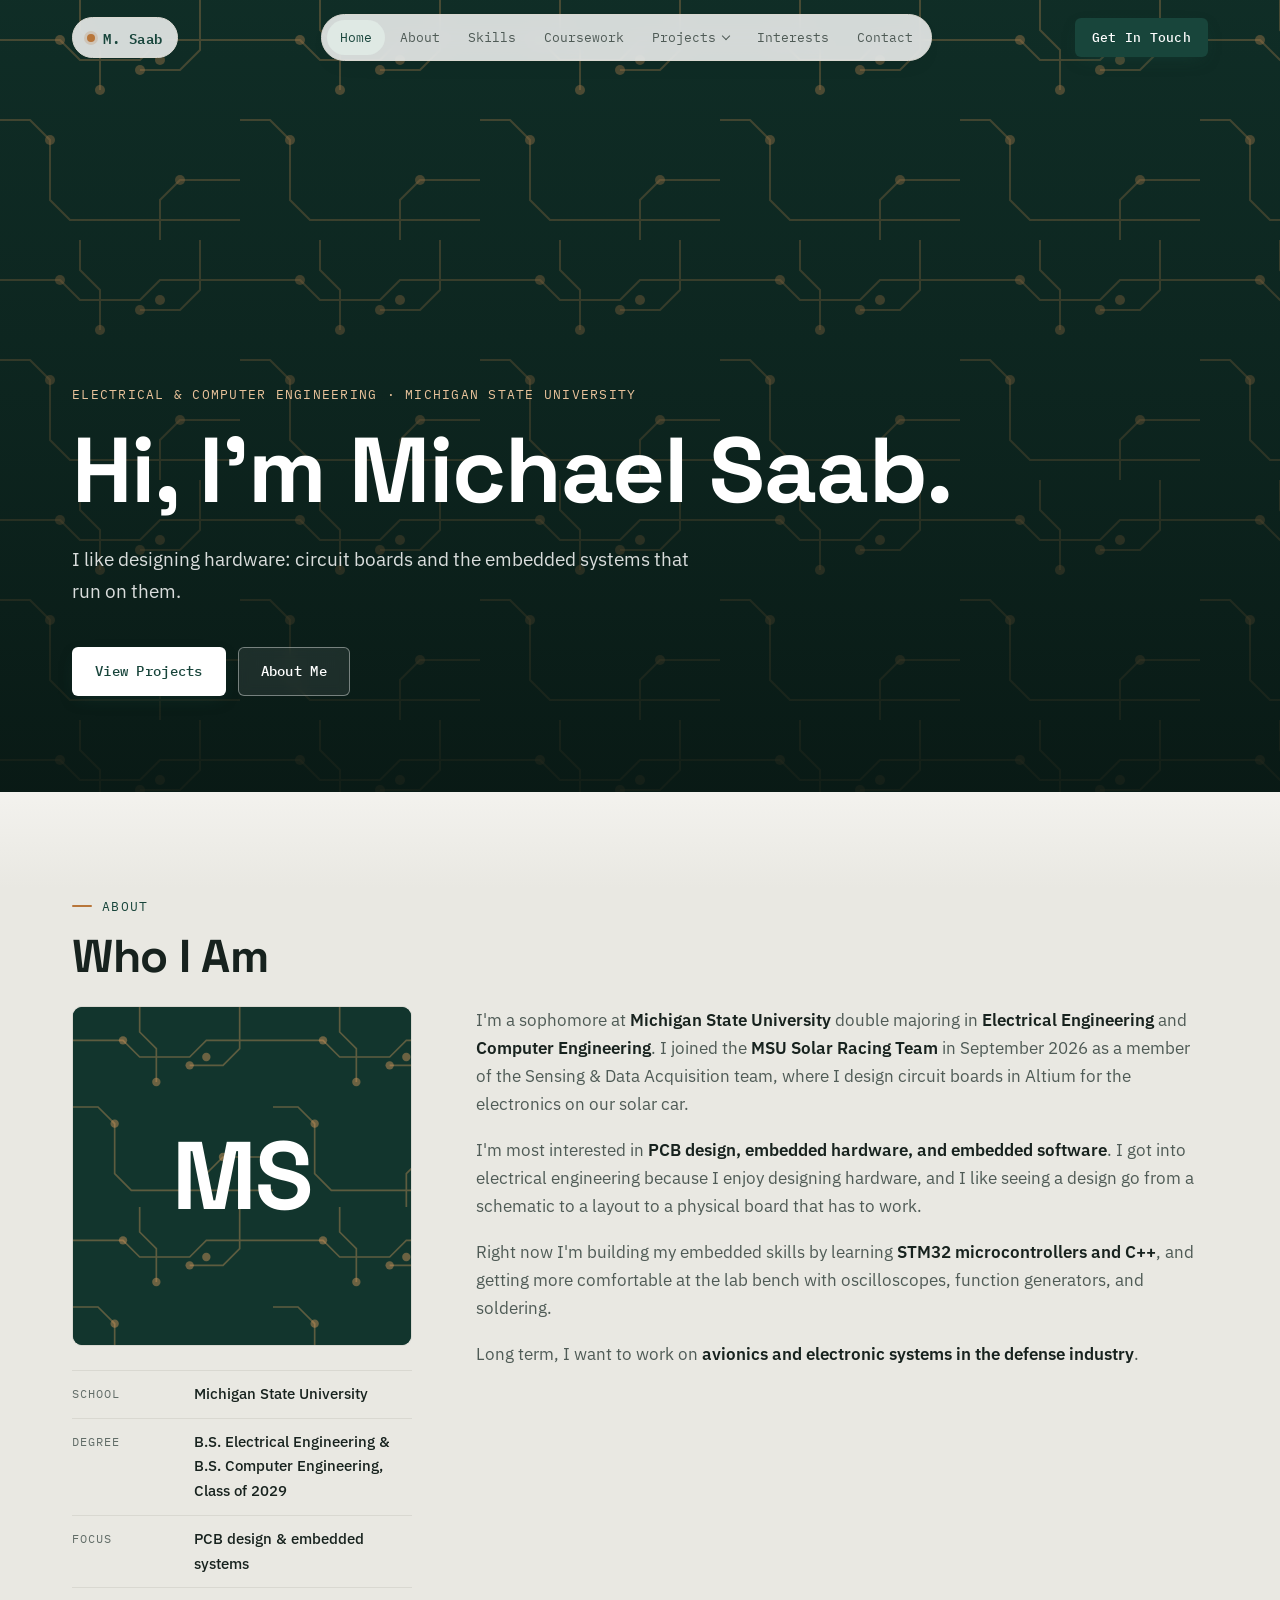
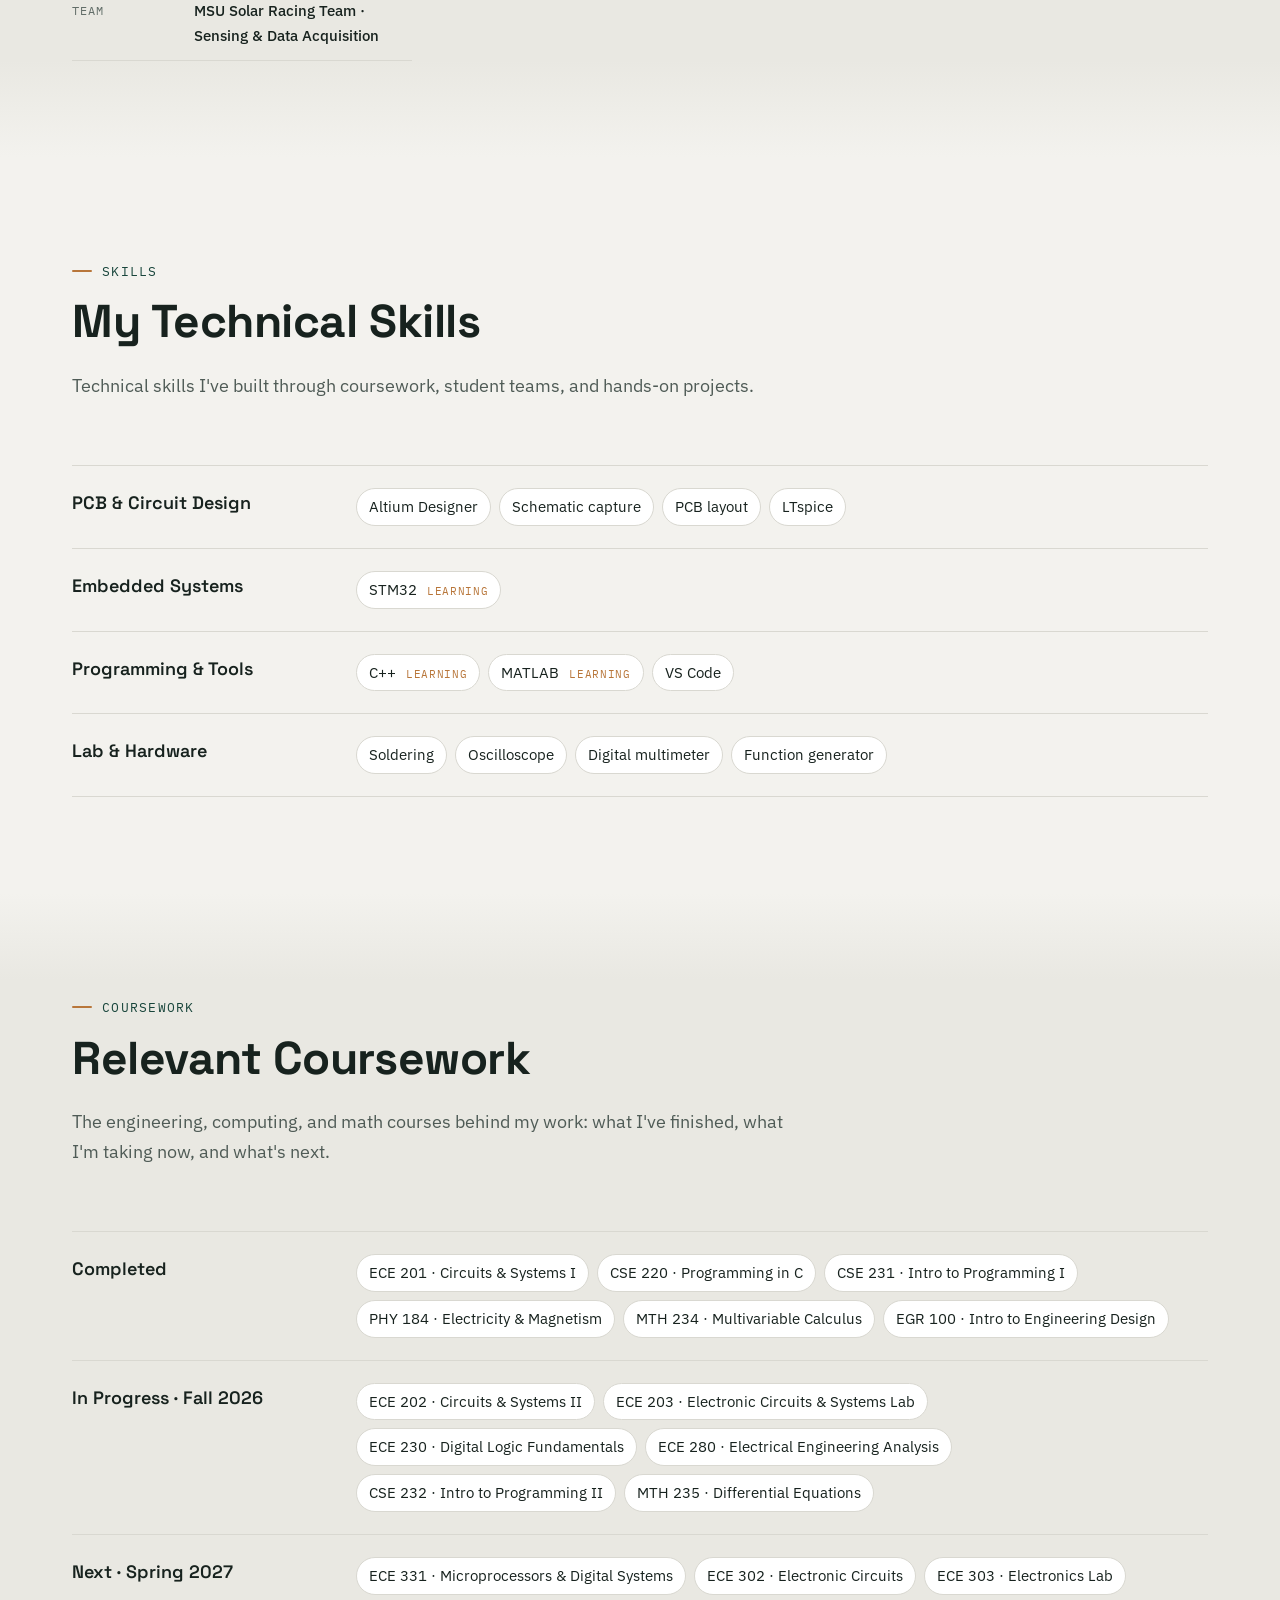
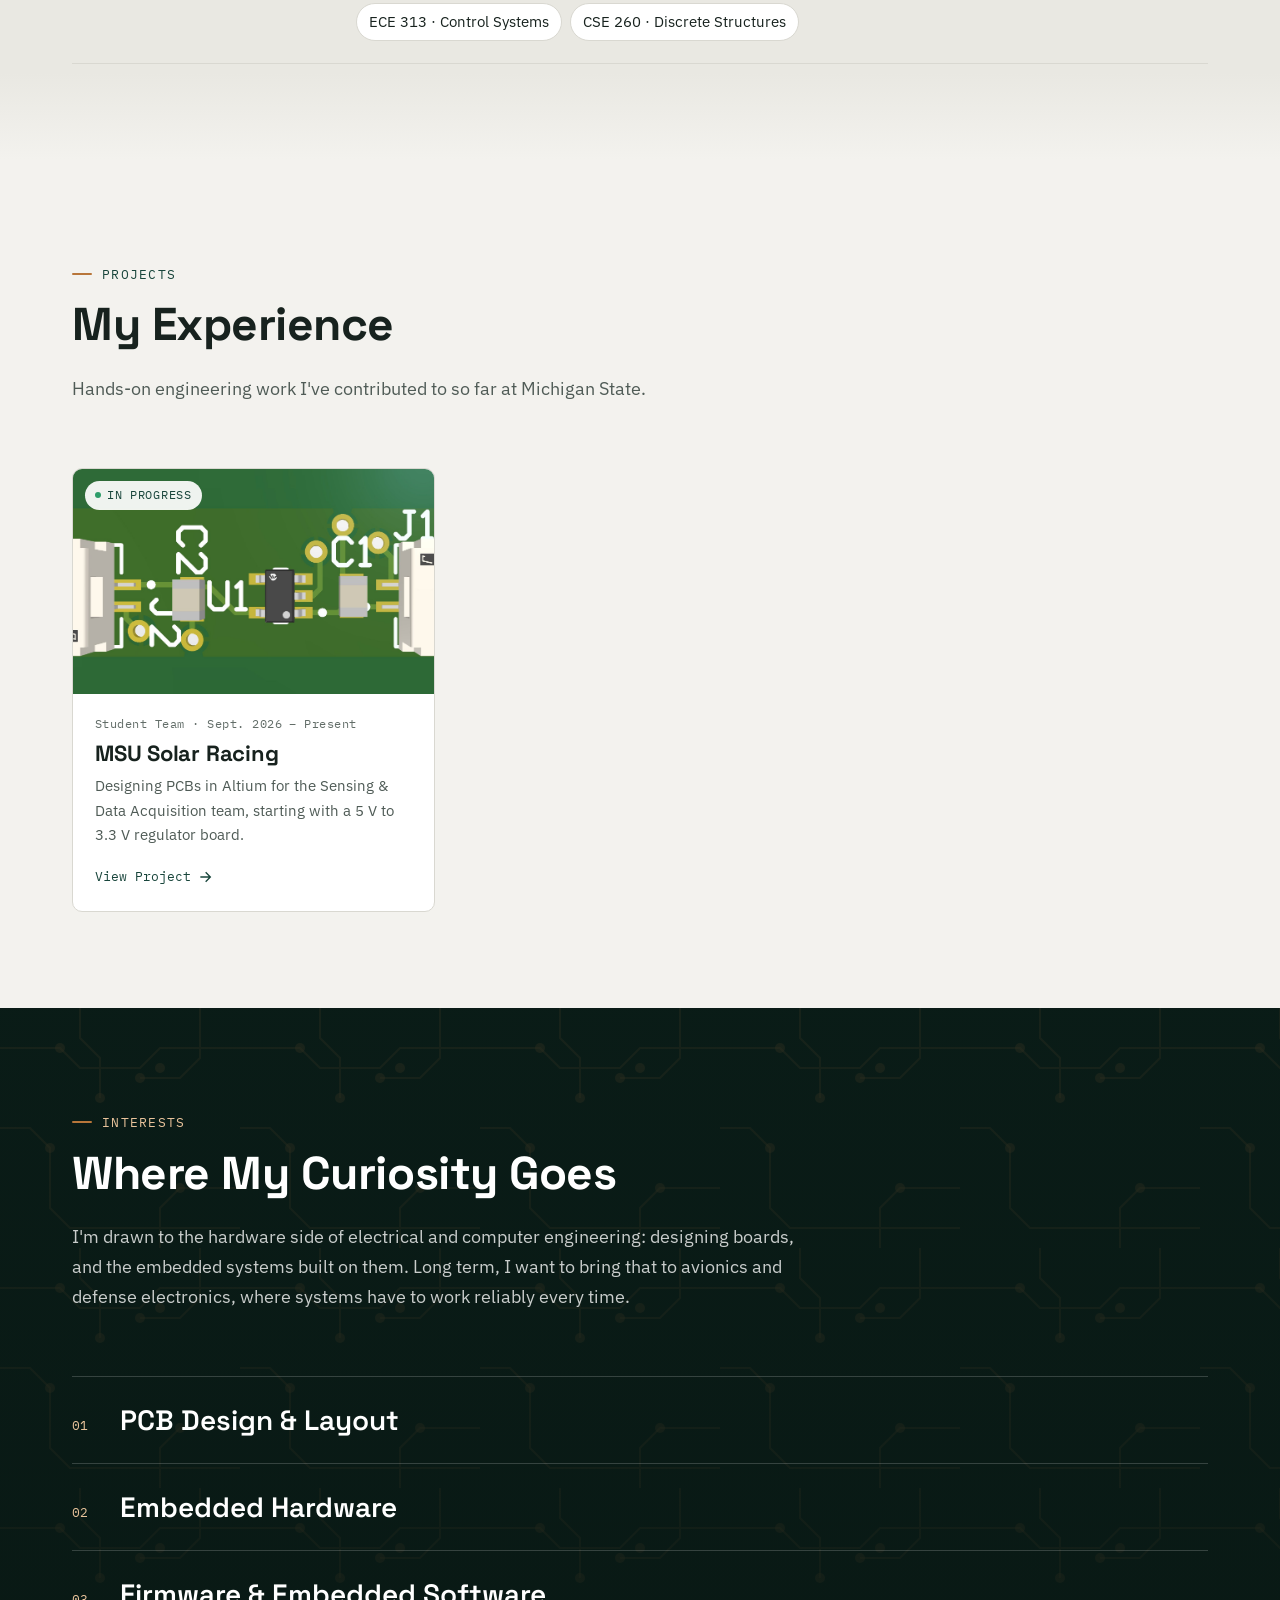
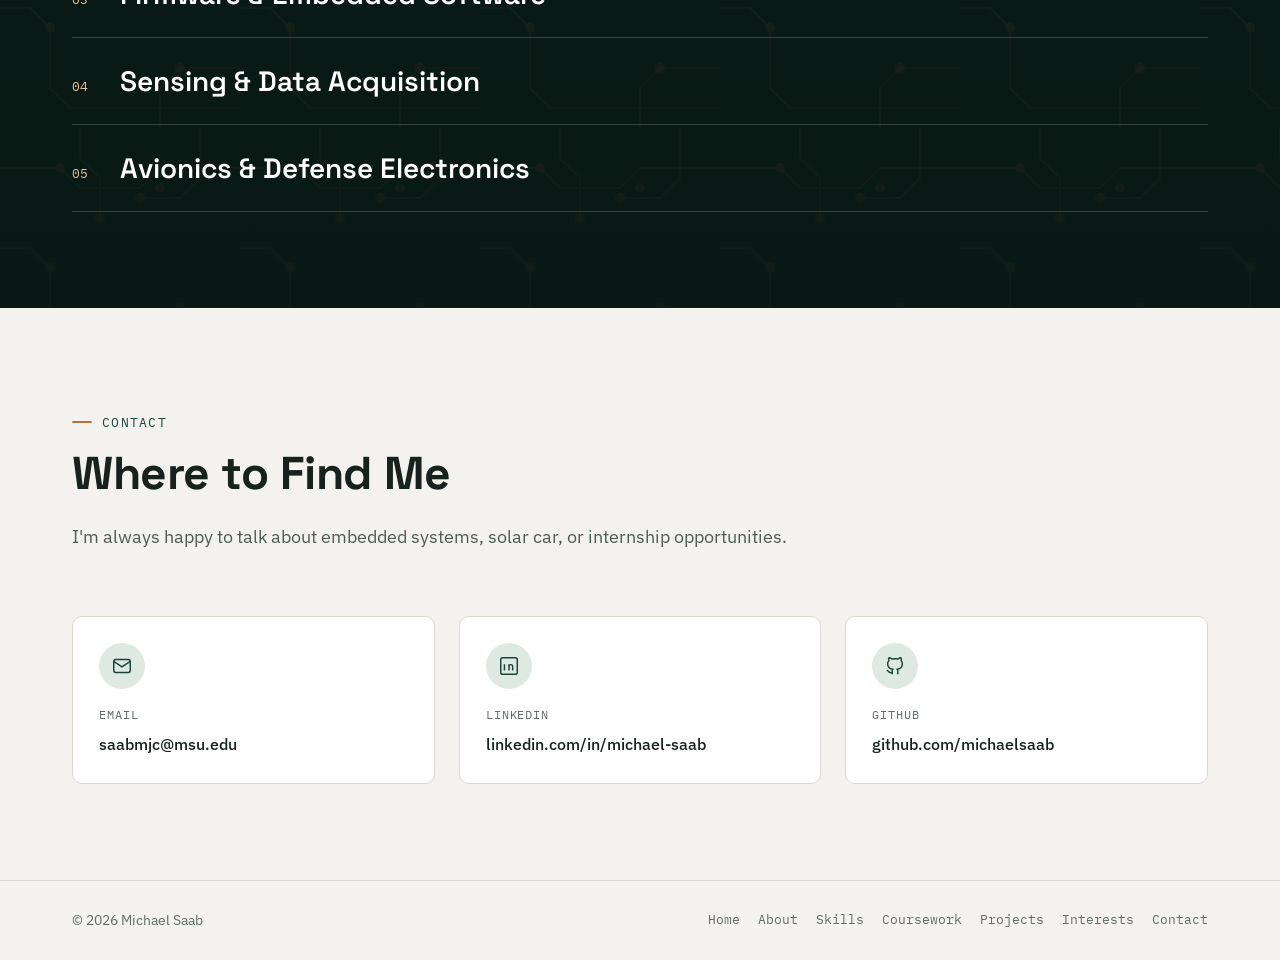
==== index.html @ a4f00655 "Add coursework, contact links, and monogram in place of photo Co-Authored-By: Claude Opus 5.5 <norep" ====
<!DOCTYPE html>
<html lang="en" class="no-js">
<head>
<meta charset="UTF-8">
<meta name="viewport" content="width=device-width, initial-scale=1.0">
<title>Michael Saab</title>
<meta name="description" content="Michael Saab: Electrical and Computer Engineering student at Michigan State University focused on PCB design and embedded systems.">
<link rel="icon" href="assets/favicon.svg" type="image/svg+xml">
<link rel="preconnect" href="https://fonts.googleapis.com">
<link rel="preconnect" href="https://fonts.gstatic.com" crossorigin>
<link href="https://fonts.googleapis.com/css2?family=IBM+Plex+Mono:wght@400;500;600&family=IBM+Plex+Sans:wght@400;500;600&family=Space+Grotesk:wght@500;600;700&display=swap" rel="stylesheet">
<link rel="stylesheet" href="css/styles.css">
</head>
<body>

<a class="skip-link" href="#main">Skip to main content</a>

<!-- ============ HEADER / NAV ============ -->
<header class="site-header">
  <div class="header-inner">
    <a href="#home" class="brand"><span class="brand-dot"></span>M. Saab</a>
    <nav class="main-nav" id="mainNav" aria-label="Primary">
      <a href="#home" class="nav-link">Home</a>
      <a href="#about" class="nav-link">About</a>
      <a href="#skills" class="nav-link">Skills</a>
      <a href="#coursework" class="nav-link">Coursework</a>
      <div class="nav-dropdown">
        <a href="#projects" class="nav-link nav-dropdown-trigger">Projects</a>
        <div class="nav-dropdown-menu">
          <a href="solar-racing.html">MSU Solar Racing</a>
        </div>
      </div>
      <a href="#interests" class="nav-link">Interests</a>
      <a href="#contact" class="nav-link">Contact</a>
    </nav>
    <a href="#contact" class="btn btn-primary btn-sm header-cta">Get In Touch</a>
    <button class="nav-toggle" id="navToggle" aria-expanded="false" aria-controls="mainNav" aria-label="Toggle navigation menu">
      <span></span><span></span><span></span>
    </button>
  </div>
</header>
<div class="nav-overlay" id="navOverlay" aria-hidden="true"></div>

<main id="main">

  <!-- ============ HERO ============ -->
  <section class="hero" id="home">
    <div class="hero-bg" aria-hidden="true">
      <!-- To use a photo: replace the div below with
           <img src="assets/images/hero.jpg" alt=""> -->
      <div class="pcb-pattern"></div>
      <div class="hero-bg-scrim"></div>
    </div>
    <div class="hero-content">
      <p class="eyebrow">Electrical &amp; Computer Engineering &middot; Michigan State University</p>
      <h1 class="hero-title">Hi, I'm Michael Saab.</h1>
      <p class="hero-lede">I like designing hardware: circuit boards and the embedded systems that run on them.</p>
      <div class="hero-actions">
        <a href="#projects" class="btn btn-primary">View Projects</a>
        <a href="#about" class="btn btn-ghost">About Me</a>
      </div>
    </div>
  </section>

  <!-- ============ ABOUT ============ -->
  <section class="section section--alt" id="about">
    <div class="section-inner">
      <p class="section-eyebrow">About</p>
      <h2 class="section-title">Who I Am</h2>

      <div class="about-grid">
        <div class="about-photo-wrap reveal">
          <div class="about-photo-frame">
            <!-- To add a photo later, replace the monogram below with:
                 <img src="assets/images/profile.jpg" alt="Portrait of Michael Saab"> -->
            <div class="monogram" aria-hidden="true"><div class="pcb-pattern"></div><span>MS</span></div>
          </div>
          <dl class="fact-list">
            <div><dt>School</dt><dd>Michigan State University</dd></div>
            <div><dt>Degree</dt><dd>B.S. Electrical Engineering &amp; B.S. Computer Engineering, Class of 2029</dd></div>
            <div><dt>Focus</dt><dd>PCB design &amp; embedded systems</dd></div>
            <div><dt>Team</dt><dd>MSU Solar Racing Team &middot; Sensing &amp; Data Acquisition</dd></div>
          </dl>
        </div>

        <div class="about-copy reveal">
          <p>
            I'm a sophomore at <strong>Michigan State University</strong> double majoring in
            <strong>Electrical Engineering</strong> and <strong>Computer Engineering</strong>.
            I joined the <strong>MSU Solar Racing Team</strong> in September 2026 as a member of the
            Sensing &amp; Data Acquisition team, where I design circuit boards in Altium for the
            electronics on our solar car.
          </p>
          <p>
            I'm most interested in <strong>PCB design, embedded hardware, and embedded software</strong>.
            I got into electrical engineering because I enjoy designing hardware, and I like seeing a
            design go from a schematic to a layout to a physical board that has to work.
          </p>
          <p>
            Right now I'm building my embedded skills by learning <strong>STM32 microcontrollers and C++</strong>,
            and getting more comfortable at the lab bench with oscilloscopes, function generators, and soldering.
          </p>
          <p>
            Long term, I want to work on <strong>avionics and electronic systems in the defense industry</strong>.
          </p>
        </div>
      </div>
    </div>
  </section>

  <!-- ============ SKILLS ============ -->
  <section class="section" id="skills">
    <div class="section-inner">
      <p class="section-eyebrow">Skills</p>
      <h2 class="section-title">My Technical Skills</h2>
      <p class="section-lede">Technical skills I've built through coursework, student teams, and hands-on projects.</p>

      <dl class="spec-table reveal">
        <div class="spec-row">
          <dt>PCB &amp; Circuit Design</dt>
          <dd><ul class="spec-list">
            <li>Altium Designer</li>
            <li>Schematic capture</li>
            <li>PCB layout</li>
            <li>LTspice</li>
          </ul></dd>
        </div>
        <div class="spec-row">
          <dt>Embedded Systems</dt>
          <dd><ul class="spec-list">
            <li>STM32 <span class="spec-note">learning</span></li>
          </ul></dd>
        </div>
        <div class="spec-row">
          <dt>Programming &amp; Tools</dt>
          <dd><ul class="spec-list">
            <li>C++ <span class="spec-note">learning</span></li>
            <li>MATLAB <span class="spec-note">learning</span></li>
            <li>VS Code</li>
          </ul></dd>
        </div>
        <div class="spec-row">
          <dt>Lab &amp; Hardware</dt>
          <dd><ul class="spec-list">
            <li>Soldering</li>
            <li>Oscilloscope</li>
            <li>Digital multimeter</li>
            <li>Function generator</li>
          </ul></dd>
        </div>
      </dl>
    </div>
  </section>

  <!-- ============ COURSEWORK ============ -->
  <section class="section section--alt" id="coursework">
    <div class="section-inner">
      <p class="section-eyebrow">Coursework</p>
      <h2 class="section-title">Relevant Coursework</h2>
      <p class="section-lede">The engineering, computing, and math courses behind my work: what I've finished, what I'm taking now, and what's next.</p>

      <dl class="spec-table reveal">
        <div class="spec-row">
          <dt>Completed</dt>
          <dd><ul class="spec-list">
            <li>ECE 201 &middot; Circuits &amp; Systems I</li>
            <li>CSE 220 &middot; Programming in C</li>
            <li>CSE 231 &middot; Intro to Programming I</li>
            <li>PHY 184 &middot; Electricity &amp; Magnetism</li>
            <li>MTH 234 &middot; Multivariable Calculus</li>
            <li>EGR 100 &middot; Intro to Engineering Design</li>
          </ul></dd>
        </div>
        <div class="spec-row">
          <dt>In Progress &middot; Fall 2026</dt>
          <dd><ul class="spec-list">
            <li>ECE 202 &middot; Circuits &amp; Systems II</li>
            <li>ECE 203 &middot; Electronic Circuits &amp; Systems Lab</li>
            <li>ECE 230 &middot; Digital Logic Fundamentals</li>
            <li>ECE 280 &middot; Electrical Engineering Analysis</li>
            <li>CSE 232 &middot; Intro to Programming II</li>
            <li>MTH 235 &middot; Differential Equations</li>
          </ul></dd>
        </div>
        <div class="spec-row">
          <dt>Next &middot; Spring 2027</dt>
          <dd><ul class="spec-list">
            <li>ECE 331 &middot; Microprocessors &amp; Digital Systems</li>
            <li>ECE 302 &middot; Electronic Circuits</li>
            <li>ECE 303 &middot; Electronics Lab</li>
            <li>ECE 313 &middot; Control Systems</li>
            <li>CSE 260 &middot; Discrete Structures</li>
          </ul></dd>
        </div>
      </dl>
    </div>
  </section>

  <!-- ============ PROJECTS ============ -->
  <section class="section" id="projects">
    <div class="section-inner">
      <p class="section-eyebrow">Projects</p>
      <h2 class="section-title">My Experience</h2>
      <p class="section-lede">Hands-on engineering work I've contributed to so far at Michigan State.</p>

      <div class="projects-grid">
        <a href="solar-racing.html" class="project-card reveal">
          <div class="project-card-media">
            <img src="assets/images/ldo-3d.jpg" alt="3D render of a small green circuit board with a voltage regulator, two capacitors, and a connector at each end" loading="lazy">
            <div class="project-card-tag">In Progress</div>
          </div>
          <div class="project-card-body">
            <span class="project-card-eyebrow">Student Team &middot; Sept. 2026 &ndash; Present</span>
            <h3>MSU Solar Racing</h3>
            <p>Designing PCBs in Altium for the Sensing &amp; Data Acquisition team, starting with a 5&nbsp;V to 3.3&nbsp;V regulator board.</p>
            <span class="project-card-link">View Project <svg viewBox="0 0 24 24" width="16" height="16" fill="none" stroke="currentColor" stroke-width="2"><path d="M5 12h14M13 5l7 7-7 7"/></svg></span>
          </div>
        </a>
      </div>
    </div>
  </section>

  <!-- ============ INTERESTS ============ -->
  <section class="section goals-section" id="interests">
    <div class="hero-bg" aria-hidden="true">
      <div class="pcb-pattern"></div>
      <div class="hero-bg-scrim"></div>
    </div>
    <div class="section-inner">
      <p class="section-eyebrow">Interests</p>
      <h2 class="section-title">Where My Curiosity Goes</h2>
      <p class="section-lede">
        I'm drawn to the hardware side of electrical and computer engineering: designing boards, and
        the embedded systems built on them. Long term, I want to bring that to avionics and defense
        electronics, where systems have to work reliably every time.
      </p>

      <div class="interest-index reveal">
        <div class="interest-row" tabindex="0">
          <div class="interest-row-top"><span class="interest-num">01</span><span class="interest-name">PCB Design &amp; Layout</span></div>
          <div class="interest-desc"><p>Turning schematics into reliable, manufacturable boards.</p></div>
        </div>
        <div class="interest-row" tabindex="0">
          <div class="interest-row-top"><span class="interest-num">02</span><span class="interest-name">Embedded Hardware</span></div>
          <div class="interest-desc"><p>Microcontroller-based systems built around sensors, power, and I/O.</p></div>
        </div>
        <div class="interest-row" tabindex="0">
          <div class="interest-row-top"><span class="interest-num">03</span><span class="interest-name">Firmware &amp; Embedded Software</span></div>
          <div class="interest-desc"><p>Low-level code that talks directly to the hardware.</p></div>
        </div>
        <div class="interest-row" tabindex="0">
          <div class="interest-row-top"><span class="interest-num">04</span><span class="interest-name">Sensing &amp; Data Acquisition</span></div>
          <div class="interest-desc"><p>Getting clean, reliable measurements out of the real world and into a system.</p></div>
        </div>
        <div class="interest-row" tabindex="0">
          <div class="interest-row-top"><span class="interest-num">05</span><span class="interest-name">Avionics &amp; Defense Electronics</span></div>
          <div class="interest-desc"><p>Rugged, mission-critical electronics for aircraft and defense systems.</p></div>
        </div>
      </div>
    </div>
  </section>

  <!-- ============ CONTACT ============ -->
  <section class="section" id="contact">
    <div class="section-inner">
      <p class="section-eyebrow">Contact</p>
      <h2 class="section-title">Where to Find Me</h2>
      <p class="section-lede">I'm always happy to talk about embedded systems, solar car, or internship opportunities.</p>

      <div class="contact-grid">
        <a class="contact-card reveal" href="mailto:saabmjc@msu.edu">
          <span class="contact-icon" aria-hidden="true"><svg viewBox="0 0 24 24" width="22" height="22" fill="none" stroke="currentColor" stroke-width="1.6"><rect x="3" y="5" width="18" height="14" rx="2"/><path d="M3 7l9 6 9-6"/></svg></span>
          <span class="contact-label">Email</span>
          <span class="contact-value">saabmjc@msu.edu</span>
        </a>
        <a class="contact-card reveal" href="https://www.linkedin.com/in/michael-saab-1462b9391/" target="_blank" rel="noopener noreferrer">
          <span class="contact-icon" aria-hidden="true"><svg viewBox="0 0 24 24" width="22" height="22" fill="none" stroke="currentColor" stroke-width="1.6"><rect x="3" y="3" width="18" height="18" rx="2"/><path d="M7 10v7M7 7v.01M12 17v-4.5a2 2 0 0 1 4 0V17M12 17v-7"/></svg></span>
          <span class="contact-label">LinkedIn</span>
          <span class="contact-value">linkedin.com/in/michael-saab</span>
        </a>
        <a class="contact-card reveal" href="https://github.com/michaelsaab" target="_blank" rel="noopener noreferrer">
          <span class="contact-icon" aria-hidden="true"><svg viewBox="0 0 24 24" width="22" height="22" fill="none" stroke="currentColor" stroke-width="1.6"><path d="M9 19c-4 1.5-4-2-6-2.5M15 21v-3.5c0-1 .1-1.4-.5-2 2.8-.3 5.5-1.4 5.5-6a4.6 4.6 0 0 0-1.3-3.2 4.2 4.2 0 0 0-.1-3.2s-1.1-.3-3.5 1.3a12 12 0 0 0-6.2 0C6.5 2.8 5.4 3.1 5.4 3.1a4.2 4.2 0 0 0-.1 3.2A4.6 4.6 0 0 0 4 9.5c0 4.6 2.7 5.7 5.5 6-.6.6-.6 1.2-.5 2V21"/></svg></span>
          <span class="contact-label">GitHub</span>
          <span class="contact-value">github.com/michaelsaab</span>
        </a>
      </div>
    </div>
  </section>

</main>

<!-- ============ FOOTER ============ -->
<footer class="site-footer">
  <div class="footer-inner">
    <span>&copy; <span id="year">2026</span> Michael Saab</span>
    <nav class="footer-nav" aria-label="Footer">
      <a href="#home">Home</a><a href="#about">About</a><a href="#skills">Skills</a>
      <a href="#coursework">Coursework</a><a href="#projects">Projects</a>
      <a href="#interests">Interests</a><a href="#contact">Contact</a>
    </nav>
  </div>
</footer>

<script src="js/main.js"></script>
</body>
</html>
---- css/styles.css ----
/* ===================================================================
   Michael Saab — Engineering Portfolio
   Light, technical design system. Spartan green on warm off-white.
=================================================================== */

:root{
  --bg:          #f3f2ee;
  --bg-rgb:      243,242,238;
  --bg-alt:      #e9e8e2;
  --surface:     #ffffff;
  --border:      #d9d8d1;
  --border-soft: #e5e4de;

  --text:        #17221e;
  --text-dim:    #4f5b56;
  --text-faint:  #626d68;

  --accent:      #18453b;           /* MSU Spartan green */
  --accent-rgb:  24,69,59;
  --accent-soft: #2f6b5c;
  --accent-tint: #dfe9e4;
  --copper:      #b8763a;           /* PCB copper, used sparingly */

  --font-head: 'Space Grotesk', system-ui, sans-serif;
  --font-body: 'IBM Plex Sans', system-ui, sans-serif;
  --font-mono: 'IBM Plex Mono', ui-monospace, monospace;

  --space-xs: 8px;  --space-sm: 16px; --space-md: 24px;
  --space-lg: 40px; --space-xl: 64px; --space-2xl: 96px;

  --radius: 10px; --radius-sm: 6px;
  --gutter: 16px;
  --ease: cubic-bezier(0.22, 1, 0.36, 1);
}
@media (min-width: 600px){ :root{ --gutter: 32px; } }
@media (min-width: 901px){ :root{ --gutter: 72px; } }

/* ============ RESET ============ */
*, *::before, *::after{ box-sizing: border-box; }
html{ scroll-behavior: smooth; scroll-padding-top: 90px; }
@media (prefers-reduced-motion: reduce){
  html{ scroll-behavior: auto; }
  *, *::before, *::after{ transition-duration: 0.001ms !important; animation-duration: 0.001ms !important; }
}
body{
  margin: 0; background: var(--bg); color: var(--text);
  font-family: var(--font-body); font-size: 16px; line-height: 1.65;
  -webkit-font-smoothing: antialiased; overflow-x: hidden;
}
img{ max-width: 100%; display: block; }
a{ color: inherit; text-decoration: none; }
ul{ margin: 0; padding: 0; list-style: none; }
h1,h2,h3{ font-family: var(--font-head); font-weight: 700; margin: 0; line-height: 1.08; letter-spacing: -0.01em; }
p{ margin: 0; }
button{ font: inherit; cursor: pointer; background: none; border: none; color: inherit; }
:focus-visible{ outline: 2px solid var(--accent); outline-offset: 3px; border-radius: 4px; }

.skip-link{ position: absolute; left: -9999px; top: 0; z-index: 999; background: var(--accent); color: #fff; padding: 12px 18px; font-weight: 600; }
.skip-link:focus{ left: 0; }

/* Placeholder marker — remove the class once real content is in */
.ph{ background: rgba(184,118,58,0.14); border-bottom: 1px dashed var(--copper); padding: 0 3px; border-radius: 3px; }

/* ============ LAYOUT ============ */
main{ position: relative; z-index: 1; }
.section{ position: relative; padding: var(--space-2xl) var(--gutter); }
.section--alt{ background: linear-gradient(180deg, transparent, var(--bg-alt) 10%, var(--bg-alt) 90%, transparent); }
.section-inner{ max-width: 1160px; margin: 0 auto; }

.section-eyebrow, .eyebrow{
  font-family: var(--font-mono); font-size: 12.5px; letter-spacing: 0.1em; text-transform: uppercase;
  color: var(--accent); display: inline-flex; align-items: center; gap: 10px; margin-bottom: var(--space-sm);
}
.section-eyebrow::before{ content: ""; width: 20px; height: 2px; background: var(--copper); border-radius: 2px; }
.section-title{ font-size: clamp(30px, 4.2vw, 46px); margin-bottom: var(--space-md); }
.section-lede{ font-size: 18px; color: var(--text-dim); max-width: 740px; margin-bottom: var(--space-xl); }

.reveal{ opacity: 0; transform: translateY(16px); transition: opacity .6s var(--ease), transform .6s var(--ease); }
.reveal.is-visible{ opacity: 1; transform: none; }
.no-js .reveal{ opacity: 1; transform: none; }

/* ============ BUTTONS ============ */
.btn{
  display: inline-flex; align-items: center; gap: 8px; white-space: nowrap;
  padding: 12px 22px; border-radius: var(--radius-sm); border: 1px solid transparent;
  font-family: var(--font-mono); font-weight: 500; font-size: 14px; letter-spacing: 0.02em;
  transition: transform .2s var(--ease), background .2s, border-color .2s, box-shadow .2s;
}
.btn:hover{ transform: translateY(-2px); }
.btn-primary{ background: var(--accent); color: #fff; box-shadow: 0 6px 18px -8px rgba(var(--accent-rgb),.6); }
.btn-primary:hover{ background: var(--accent-soft); }
.btn-ghost{ background: rgba(255,255,255,.08); color: #fff; border-color: rgba(255,255,255,.4); backdrop-filter: blur(6px); -webkit-backdrop-filter: blur(6px); }
.btn-ghost:hover{ border-color: #fff; background: rgba(255,255,255,.16); }
.btn-sm{ padding: 8px 16px; font-size: 13px; }

/* ============ HEADER ============ */
.site-header{ position: fixed; top: 0; left: 0; right: 0; z-index: 100; padding: 14px var(--gutter); pointer-events: none; }
.header-inner{ max-width: 1160px; margin: 0 auto; display: flex; align-items: center; justify-content: space-between; gap: 16px; }
.header-inner > *{ pointer-events: auto; }

.brand{
  font-family: var(--font-mono); font-weight: 600; font-size: 14px; letter-spacing: .04em;
  background: rgba(255,255,255,.82); border: 1px solid var(--border); border-radius: 999px;
  padding: 8px 14px; backdrop-filter: blur(10px); -webkit-backdrop-filter: blur(10px);
  display: inline-flex; align-items: center; gap: 8px; color: var(--accent);
}
.brand-dot{ width: 8px; height: 8px; border-radius: 50%; background: var(--copper); box-shadow: 0 0 0 3px rgba(184,118,58,.2); }

.main-nav{
  display: flex; align-items: center; gap: 2px;
  background: rgba(255,255,255,.82); border: 1px solid var(--border); border-radius: 999px;
  padding: 5px; backdrop-filter: blur(10px); -webkit-backdrop-filter: blur(10px);
  box-shadow: 0 8px 24px -16px rgba(0,0,0,.3);
}
.nav-link{ font-family: var(--font-mono); font-size: 13px; padding: 7px 13px; border-radius: 999px; color: var(--text-dim); transition: background .2s, color .2s; display: inline-block; }
.nav-link:hover, .nav-link.is-active{ background: var(--accent-tint); color: var(--accent); }

.nav-dropdown{ position: relative; }
.nav-dropdown-trigger::after{ content: ""; display: inline-block; width: 6px; height: 6px; margin-left: 7px; border-right: 1.5px solid currentColor; border-bottom: 1.5px solid currentColor; transform: translateY(-3px) rotate(45deg); }
.nav-dropdown-menu{
  position: absolute; top: calc(100% + 10px); left: 50%; transform: translate(-50%, 6px);
  min-width: 230px; background: var(--surface); border: 1px solid var(--border); border-radius: var(--radius);
  padding: 6px; box-shadow: 0 18px 40px -20px rgba(0,0,0,.35);
  opacity: 0; visibility: hidden; transition: opacity .2s, transform .2s var(--ease), visibility .2s;
}
.nav-dropdown-menu::before{ content: ""; position: absolute; inset: -12px 0 auto 0; height: 12px; }
.nav-dropdown:hover .nav-dropdown-menu, .nav-dropdown:focus-within .nav-dropdown-menu{ opacity: 1; visibility: visible; transform: translate(-50%, 0); }
.nav-dropdown-menu a{ display: block; padding: 9px 12px; border-radius: var(--radius-sm); font-size: 14px; color: var(--text-dim); }
.nav-dropdown-menu a:hover, .nav-dropdown-menu a[aria-current="page"]{ background: var(--accent-tint); color: var(--accent); }

.nav-toggle{ display: none; width: 42px; height: 42px; border-radius: 50%; background: rgba(255,255,255,.88); border: 1px solid var(--border); flex-direction: column; align-items: center; justify-content: center; gap: 4px; }
.nav-toggle span{ width: 16px; height: 1.5px; background: var(--text); transition: transform .25s, opacity .25s; }
.nav-toggle[aria-expanded="true"] span:nth-child(1){ transform: translateY(5.5px) rotate(45deg); }
.nav-toggle[aria-expanded="true"] span:nth-child(2){ opacity: 0; }
.nav-toggle[aria-expanded="true"] span:nth-child(3){ transform: translateY(-5.5px) rotate(-45deg); }
.nav-overlay{ display: none; }

@media (max-width: 960px){
  .nav-toggle{ display: inline-flex; }
  .header-cta{ display: none; }
  .main-nav{
    position: fixed; top: 0; right: 0; bottom: 0; width: min(300px, 82vw);
    flex-direction: column; align-items: stretch; gap: 4px;
    border-radius: 0; padding: 84px 16px 24px; background: var(--surface);
    transform: translateX(100%); transition: transform .3s var(--ease); z-index: 101; overflow-y: auto;
  }
  .main-nav.is-open{ transform: none; }
  .nav-link{ font-size: 15px; padding: 11px 14px; border-radius: var(--radius-sm); }
  .nav-dropdown-trigger::after{ display: none; }
  .nav-dropdown-menu{ position: static; transform: none; opacity: 1; visibility: visible; box-shadow: none; border: 0; padding: 0 0 0 14px; min-width: 0; background: none; }
  .nav-dropdown:hover .nav-dropdown-menu, .nav-dropdown:focus-within .nav-dropdown-menu{ transform: none; }
  .nav-toggle{ position: relative; z-index: 102; }
  .nav-overlay{ display: block; position: fixed; inset: 0; background: rgba(10,20,16,.35); opacity: 0; visibility: hidden; transition: opacity .3s; z-index: 99; }
  .nav-overlay.is-open{ opacity: 1; visibility: visible; }
}

/* ============ HERO ============ */
.hero{
  position: relative; min-height: 88vh; display: flex; align-items: flex-end;
  padding: 140px var(--gutter) var(--space-2xl); overflow: hidden; color: #fff;
}
.hero-bg{ position: absolute; inset: 0; z-index: 0; background: #0f2c25; }
.hero-bg img{ width: 100%; height: 100%; object-fit: cover; }
.hero-bg-scrim{ position: absolute; inset: 0; background: linear-gradient(180deg, rgba(8,22,18,.25) 0%, rgba(8,22,18,.55) 55%, rgba(8,22,18,.88) 100%); }
/* PCB-trace pattern used until a real photo is added */
.pcb-pattern{
  position: absolute; inset: 0;
  background-color: #12352d;
  background-image: url("data:image/svg+xml,%3Csvg xmlns='http://www.w3.org/2000/svg' width='240' height='240' fill='none' stroke='%23d79a5c' stroke-opacity='.38' stroke-width='2'%3E%3Cpath d='M0 40h60l20 20h60l20-20h80M0 120h30l20 20v60l20 20h170M80 0v30l20 20v40M160 240v-40l20-20h60M200 0v50l-20 20h-40'/%3E%3Cg fill='%23d79a5c' fill-opacity='.45' stroke='none'%3E%3Ccircle cx='60' cy='40' r='5'/%3E%3Ccircle cx='160' cy='60' r='5'/%3E%3Ccircle cx='50' cy='140' r='5'/%3E%3Ccircle cx='100' cy='90' r='5'/%3E%3Ccircle cx='180' cy='180' r='5'/%3E%3Ccircle cx='140' cy='70' r='5'/%3E%3C/g%3E%3C/svg%3E");
  background-size: 240px 240px;
}
.hero-content{ position: relative; z-index: 1; max-width: 1160px; margin: 0 auto; width: 100%; }
.hero .eyebrow{ color: #e9c39b; }
.hero-title{ font-size: clamp(42px, 8vw, 92px); margin-bottom: var(--space-md); }
.hero-lede{ font-size: 19px; max-width: 640px; color: rgba(255,255,255,.85); margin-bottom: var(--space-lg); }
.hero-actions{ display: flex; flex-wrap: wrap; gap: 12px; }
.hero-actions .btn-primary{ background: #fff; color: var(--accent); }
.hero-actions .btn-primary:hover{ background: var(--accent-tint); }

/* ============ ABOUT ============ */
.about-grid{ display: grid; grid-template-columns: 340px 1fr; gap: var(--space-xl); align-items: start; }
.about-photo-frame{
  aspect-ratio: 4/5; border-radius: var(--radius); overflow: hidden; border: 1px solid var(--border);
  background: var(--accent-tint); display: grid; place-items: center; position: relative;
}
.about-photo-frame img{ width: 100%; height: 100%; object-fit: cover; }
.photo-placeholder{ font-family: var(--font-mono); font-size: 13px; color: var(--accent); text-align: center; padding: 20px; }
.photo-placeholder svg{ margin: 0 auto 10px; opacity: .6; }
.fact-list{ margin: var(--space-md) 0 0; display: grid; gap: 0; border-top: 1px solid var(--border); }
.fact-list div{ display: grid; grid-template-columns: 110px 1fr; gap: 12px; padding: 11px 0; border-bottom: 1px solid var(--border); }
.fact-list dt{ font-family: var(--font-mono); font-size: 12px; text-transform: uppercase; letter-spacing: .08em; color: var(--text-faint); padding-top: 2px; }
.fact-list dd{ margin: 0; font-size: 15px; font-weight: 500; }
.about-copy p{ font-size: 17px; color: var(--text-dim); margin-bottom: 18px; }
.about-copy strong{ color: var(--text); font-weight: 600; }
@media (max-width: 860px){ .about-grid{ grid-template-columns: 1fr; gap: var(--space-lg); } .about-photo-wrap{ max-width: 380px; } }

/* ============ SPEC TABLE (skills / coursework) ============ */
.spec-table{ margin: 0; border-top: 1px solid var(--border); }
.spec-row{ display: grid; grid-template-columns: 260px 1fr; gap: var(--space-md); padding: 22px 0; border-bottom: 1px solid var(--border); }
.spec-row dt{ font-family: var(--font-head); font-weight: 600; font-size: 18px; }
.spec-row dd{ margin: 0; }
.spec-list{ display: flex; flex-wrap: wrap; gap: 8px; }
.spec-list li{ font-size: 14.5px; padding: 6px 12px; background: var(--surface); border: 1px solid var(--border); border-radius: 999px; }
.spec-note{ font-family: var(--font-mono); font-size: 11px; color: var(--copper); margin-left: 6px; text-transform: uppercase; letter-spacing: .06em; }
@media (max-width: 700px){ .spec-row{ grid-template-columns: 1fr; gap: 12px; } }

/* ============ PROJECT CARDS ============ */
.projects-grid{ display: grid; grid-template-columns: repeat(auto-fill, minmax(320px, 1fr)); gap: var(--space-md); }
@media (max-width: 400px){ .projects-grid{ grid-template-columns: 1fr; } }
.project-card{
  display: flex; flex-direction: column; background: var(--surface); border: 1px solid var(--border);
  border-radius: var(--radius); overflow: hidden; transition: transform .3s var(--ease), box-shadow .3s, border-color .3s;
}
a.project-card:hover{ transform: translateY(-4px); border-color: rgba(var(--accent-rgb),.4); box-shadow: 0 22px 40px -26px rgba(var(--accent-rgb),.55); }
.project-card-media{ position: relative; aspect-ratio: 16/10; overflow: hidden; background: #12352d; }
.project-card-media img{ width: 100%; height: 100%; object-fit: cover; transition: transform .5s var(--ease); }
a.project-card:hover .project-card-media img{ transform: scale(1.04); }
.project-card-media .pcb-pattern{ background-size: 180px 180px; }
.media-label{ position: absolute; inset: 0; display: grid; place-items: center; font-family: var(--font-mono); font-size: 12.5px; color: rgba(255,255,255,.75); letter-spacing: .06em; text-transform: uppercase; }
.project-card-tag{
  position: absolute; top: 12px; left: 12px; font-family: var(--font-mono); font-size: 11.5px; letter-spacing: .06em; text-transform: uppercase;
  padding: 5px 10px; border-radius: 999px; background: rgba(255,255,255,.92); color: var(--accent); display: inline-flex; align-items: center; gap: 6px;
}
.project-card-tag::before{ content: ""; width: 6px; height: 6px; border-radius: 50%; background: #2e9d6a; }
.project-card-tag--pending::before{ background: var(--copper); }
.project-card-tag--done::before{ background: var(--accent); }
.project-card-body{ padding: 20px 22px 24px; display: flex; flex-direction: column; gap: 8px; flex: 1; }
.project-card-eyebrow{ font-family: var(--font-mono); font-size: 12px; color: var(--text-faint); letter-spacing: .04em; }
.project-card-body h3{ font-size: 22px; }
.project-card-body p{ color: var(--text-dim); font-size: 15px; }
.project-card-link{ margin-top: auto; padding-top: 10px; font-family: var(--font-mono); font-size: 13px; color: var(--accent); display: inline-flex; align-items: center; gap: 6px; }
a.project-card:hover .project-card-link svg{ transform: translateX(3px); }
.project-card-link svg{ transition: transform .2s; }

/* ============ INTERESTS ============ */
.goals-section{ color: #fff; overflow: hidden; }
.goals-section .hero-bg-scrim{ background: linear-gradient(180deg, rgba(8,22,18,.82), rgba(8,22,18,.92)); }
.goals-section .section-inner{ position: relative; z-index: 1; }
.goals-section .section-eyebrow{ color: #e9c39b; }
.goals-section .section-lede{ color: rgba(255,255,255,.78); }
.interest-index{ border-top: 1px solid rgba(255,255,255,.18); }
.interest-row{ padding: 20px 0; border-bottom: 1px solid rgba(255,255,255,.18); cursor: default; outline: none; }
.interest-row-top{ display: flex; align-items: baseline; gap: 22px; }
.interest-num{ font-family: var(--font-mono); font-size: 13px; color: #e9c39b; min-width: 26px; }
.interest-name{ font-family: var(--font-head); font-size: clamp(20px, 2.6vw, 28px); font-weight: 600; transition: transform .3s var(--ease); }
.interest-desc{ display: grid; grid-template-rows: 0fr; transition: grid-template-rows .35s var(--ease); padding-left: 48px; }
.interest-desc > p{ overflow: hidden; color: rgba(255,255,255,.72); font-size: 16px; }
.interest-row:hover .interest-desc, .interest-row:focus .interest-desc{ grid-template-rows: 1fr; }
.interest-row:hover .interest-name, .interest-row:focus .interest-name{ transform: translateX(6px); }
.interest-row:hover .interest-desc > p, .interest-row:focus .interest-desc > p{ padding-top: 8px; }
@media (hover: none){ .interest-desc{ grid-template-rows: 1fr; } .interest-desc > p{ padding-top: 6px; } }

/* ============ CONTACT ============ */
.contact-grid{ display: grid; grid-template-columns: repeat(auto-fit, minmax(240px, 1fr)); gap: var(--space-md); }
.contact-card{
  display: flex; flex-direction: column; gap: 6px; padding: 26px; background: var(--surface);
  border: 1px solid var(--border); border-radius: var(--radius); transition: transform .3s var(--ease), border-color .3s;
}
.contact-card:hover{ transform: translateY(-3px); border-color: rgba(var(--accent-rgb),.45); }
.contact-icon{ width: 46px; height: 46px; border-radius: 50%; display: grid; place-items: center; background: var(--accent-tint); color: var(--accent); margin-bottom: 10px; }
.contact-label{ font-family: var(--font-mono); font-size: 12px; text-transform: uppercase; letter-spacing: .08em; color: var(--text-faint); }
.contact-value{ font-weight: 500; overflow-wrap: anywhere; }

/* ============ FOOTER ============ */
.site-footer{ position: relative; z-index: 1; border-top: 1px solid var(--border); padding: 28px var(--gutter); }
.footer-inner{ max-width: 1160px; margin: 0 auto; display: flex; flex-wrap: wrap; justify-content: space-between; gap: 16px; font-size: 14px; color: var(--text-faint); }
.footer-nav{ display: flex; flex-wrap: wrap; gap: 6px 18px; font-family: var(--font-mono); font-size: 13px; }
.footer-nav a:hover{ color: var(--accent); }

/* ============ PROJECT SUB-PAGE ============ */
.project-hero{ min-height: 70vh; }
.back-link{ display: inline-flex; align-items: center; gap: 8px; font-family: var(--font-mono); font-size: 13px; color: rgba(255,255,255,.8); margin-bottom: var(--space-md); }
.back-link:hover{ color: #fff; }
.project-meta-row{ display: flex; flex-wrap: wrap; gap: 10px 28px; padding-top: var(--space-md); border-top: 1px solid rgba(255,255,255,.2); font-size: 14.5px; color: rgba(255,255,255,.85); }
.project-meta-row strong{ display: block; font-family: var(--font-mono); font-size: 11.5px; font-weight: 500; letter-spacing: .08em; text-transform: uppercase; color: #e9c39b; margin-bottom: 2px; }

.story{ display: grid; grid-template-columns: 1fr 1fr; gap: var(--space-xl); align-items: center; padding: var(--space-xl) 0; border-bottom: 1px solid var(--border); }
.story:last-child{ border-bottom: 0; }
.story--flip .story-media{ order: -1; }
.pill{ display: inline-block; font-family: var(--font-mono); font-size: 12px; padding: 5px 11px; border-radius: 999px; background: var(--accent-tint); color: var(--accent); margin-bottom: 14px; }
.story h2{ font-size: clamp(24px, 3vw, 32px); margin-bottom: 16px; }
.story-copy p{ color: var(--text-dim); font-size: 16.5px; margin-bottom: 14px; }
.story-copy ul{ margin: 6px 0 0; }
.story-copy li{ position: relative; padding-left: 20px; color: var(--text-dim); margin-bottom: 8px; }
.story-copy li::before{ content: ""; position: absolute; left: 0; top: 11px; width: 8px; height: 2px; background: var(--copper); }
.story-media{ border-radius: var(--radius); overflow: hidden; border: 1px solid var(--border); aspect-ratio: 4/3; position: relative; background: #12352d; }
.story-media img{ width: 100%; height: 100%; object-fit: cover; }
.story-media figcaption{ position: absolute; left: 0; right: 0; bottom: 0; padding: 10px 14px; font-size: 13px; color: #fff; background: linear-gradient(transparent, rgba(0,0,0,.6)); }
@media (max-width: 860px){ .story{ grid-template-columns: 1fr; gap: var(--space-lg); } .story--flip .story-media{ order: 0; } }

.next-project{ display: flex; justify-content: space-between; align-items: center; gap: 16px; flex-wrap: wrap; padding: var(--space-lg) 0 0; }

/* Wide story: text on top, full-width figure below (for wide schematics/layouts) */
.story--wide{ grid-template-columns: 1fr; gap: var(--space-lg); }
.story--wide .story-copy{ max-width: 760px; }
.figure{ margin: 0; }
.figure-frame{ border-radius: var(--radius); overflow: hidden; border: 1px solid var(--border); background: var(--surface); }
.figure-frame img{ width: 100%; height: auto; }
.figure-frame--dark{ background: #000; }
.figure figcaption{ font-size: 14px; color: var(--text-faint); margin-top: 10px; }
.spec-mini{ display: grid; grid-template-columns: repeat(auto-fit, minmax(170px, 1fr)); gap: 12px; margin-top: 18px; }
.spec-mini div{ background: var(--surface); border: 1px solid var(--border); border-radius: var(--radius-sm); padding: 12px 14px; }
.spec-mini dt{ font-family: var(--font-mono); font-size: 11px; text-transform: uppercase; letter-spacing: .08em; color: var(--text-faint); }
.spec-mini dd{ margin: 2px 0 0; font-weight: 500; font-size: 15px; }
.section-subhead{ font-size: clamp(26px, 3.4vw, 36px); margin-bottom: 8px; }
.back-link{ display: flex; width: fit-content; }
.project-hero .hero-bg-scrim{ background: linear-gradient(180deg, rgba(8,22,18,.55) 0%, rgba(8,22,18,.75) 50%, rgba(8,22,18,.92) 100%); }
.monogram{ position: absolute; inset: 0; display: grid; place-items: center; background: #12352d; }
.monogram .pcb-pattern{ background-size: 200px 200px; }
.monogram span{ position: relative; font-family: var(--font-head); font-weight: 700; font-size: 96px; letter-spacing: -0.02em; color: #fff; }
.about-photo-frame{ aspect-ratio: 1/1; }
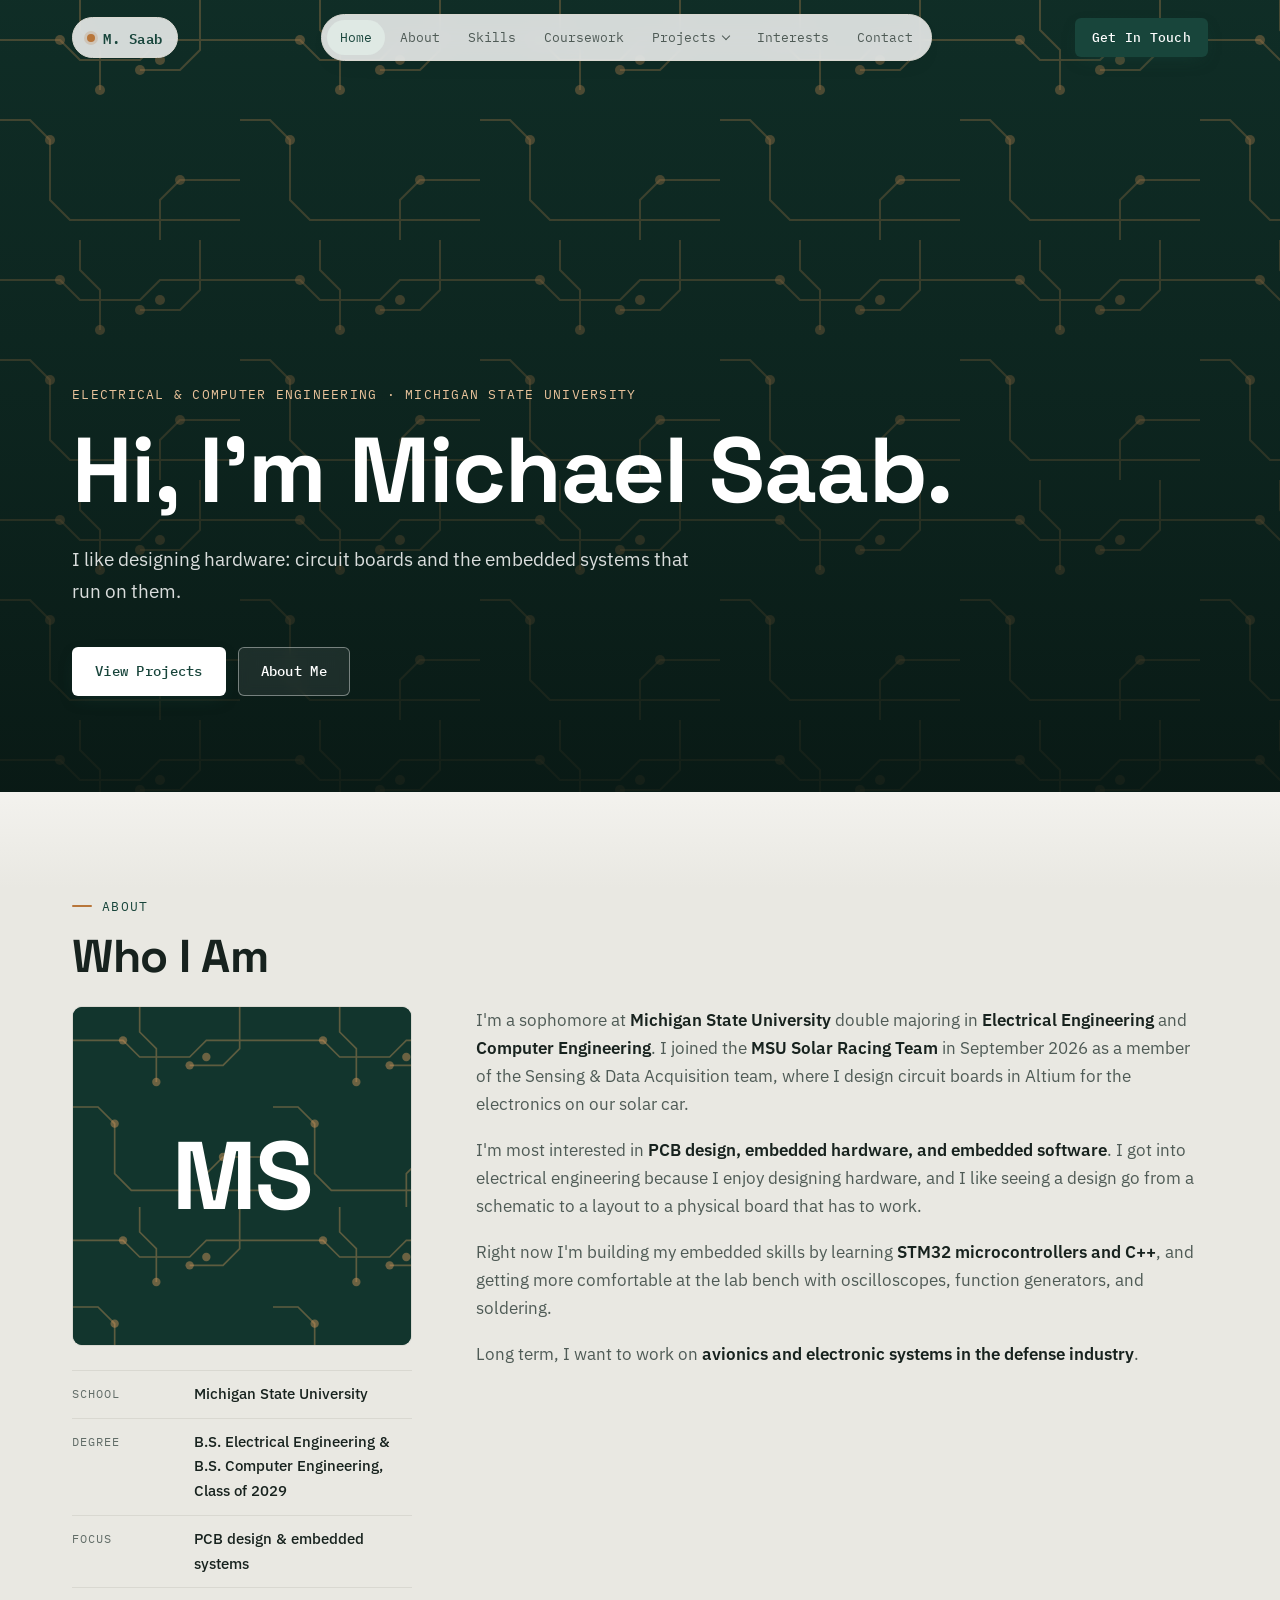
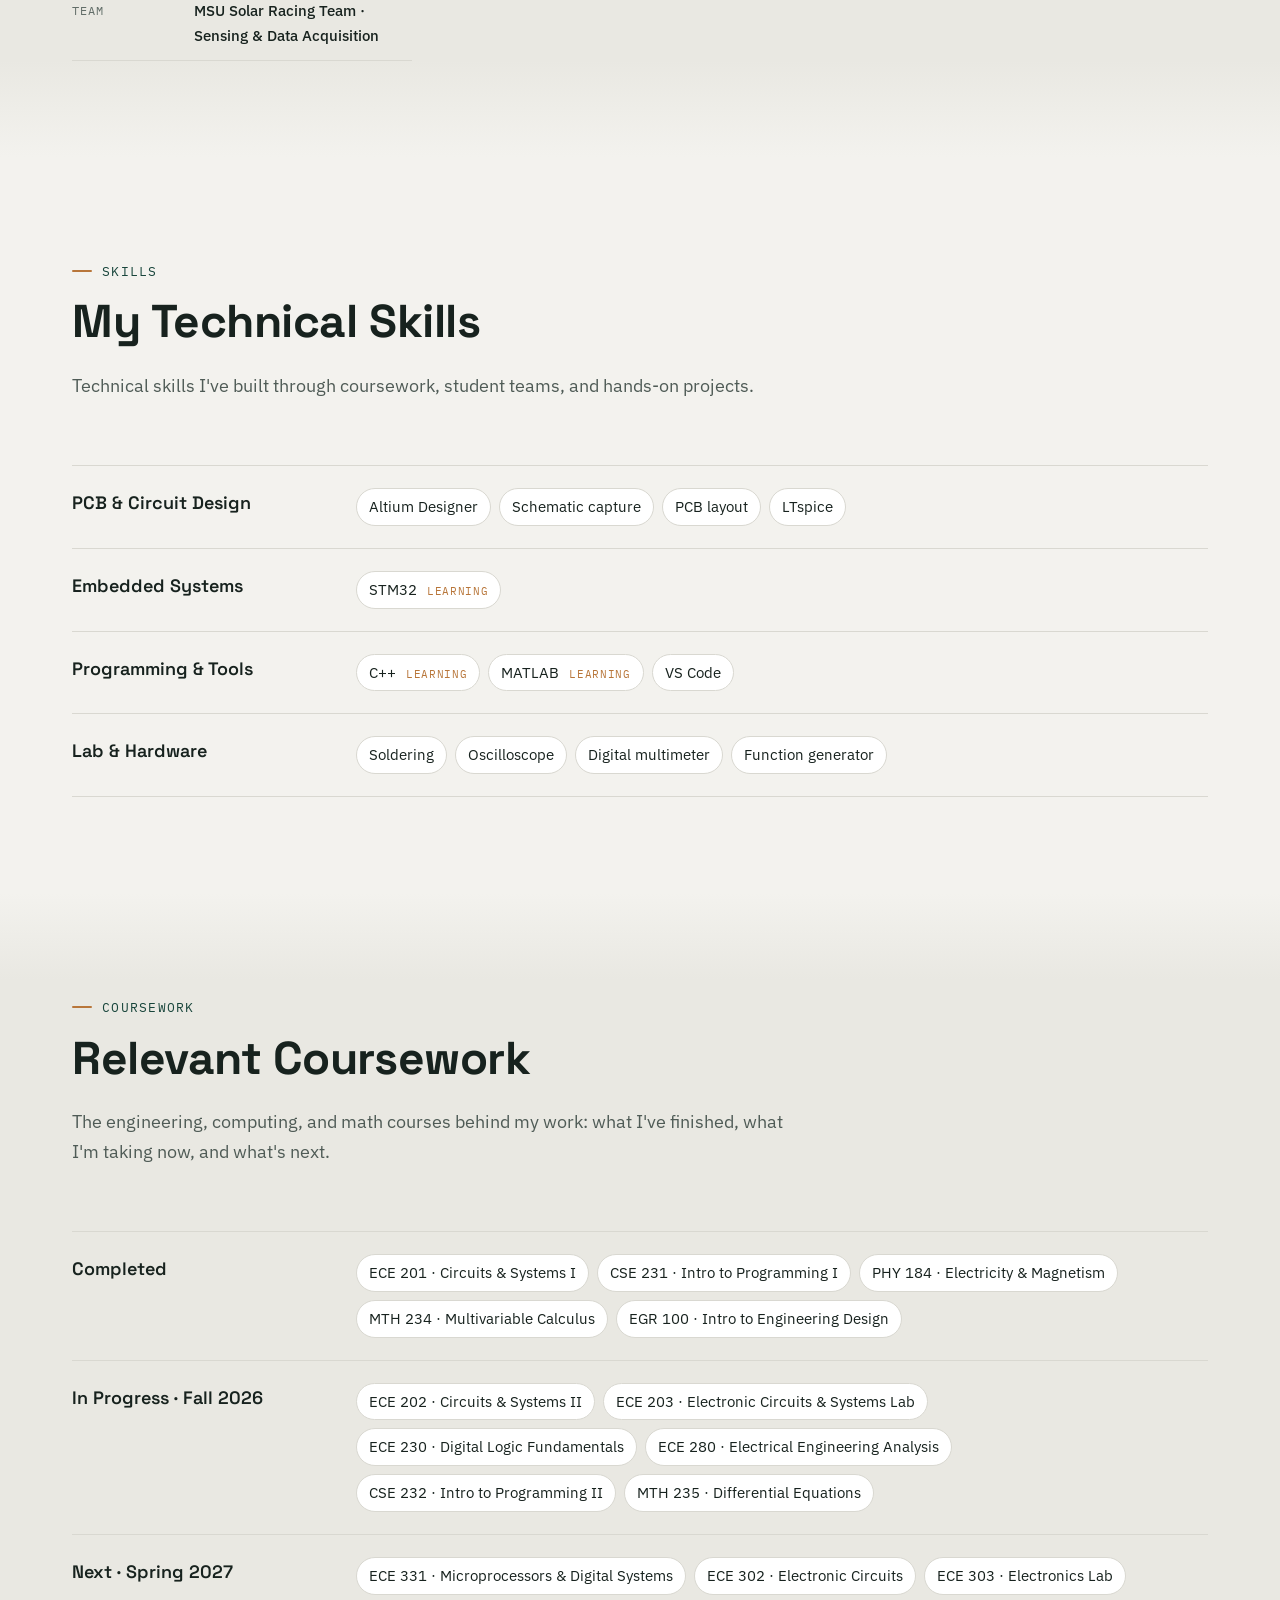
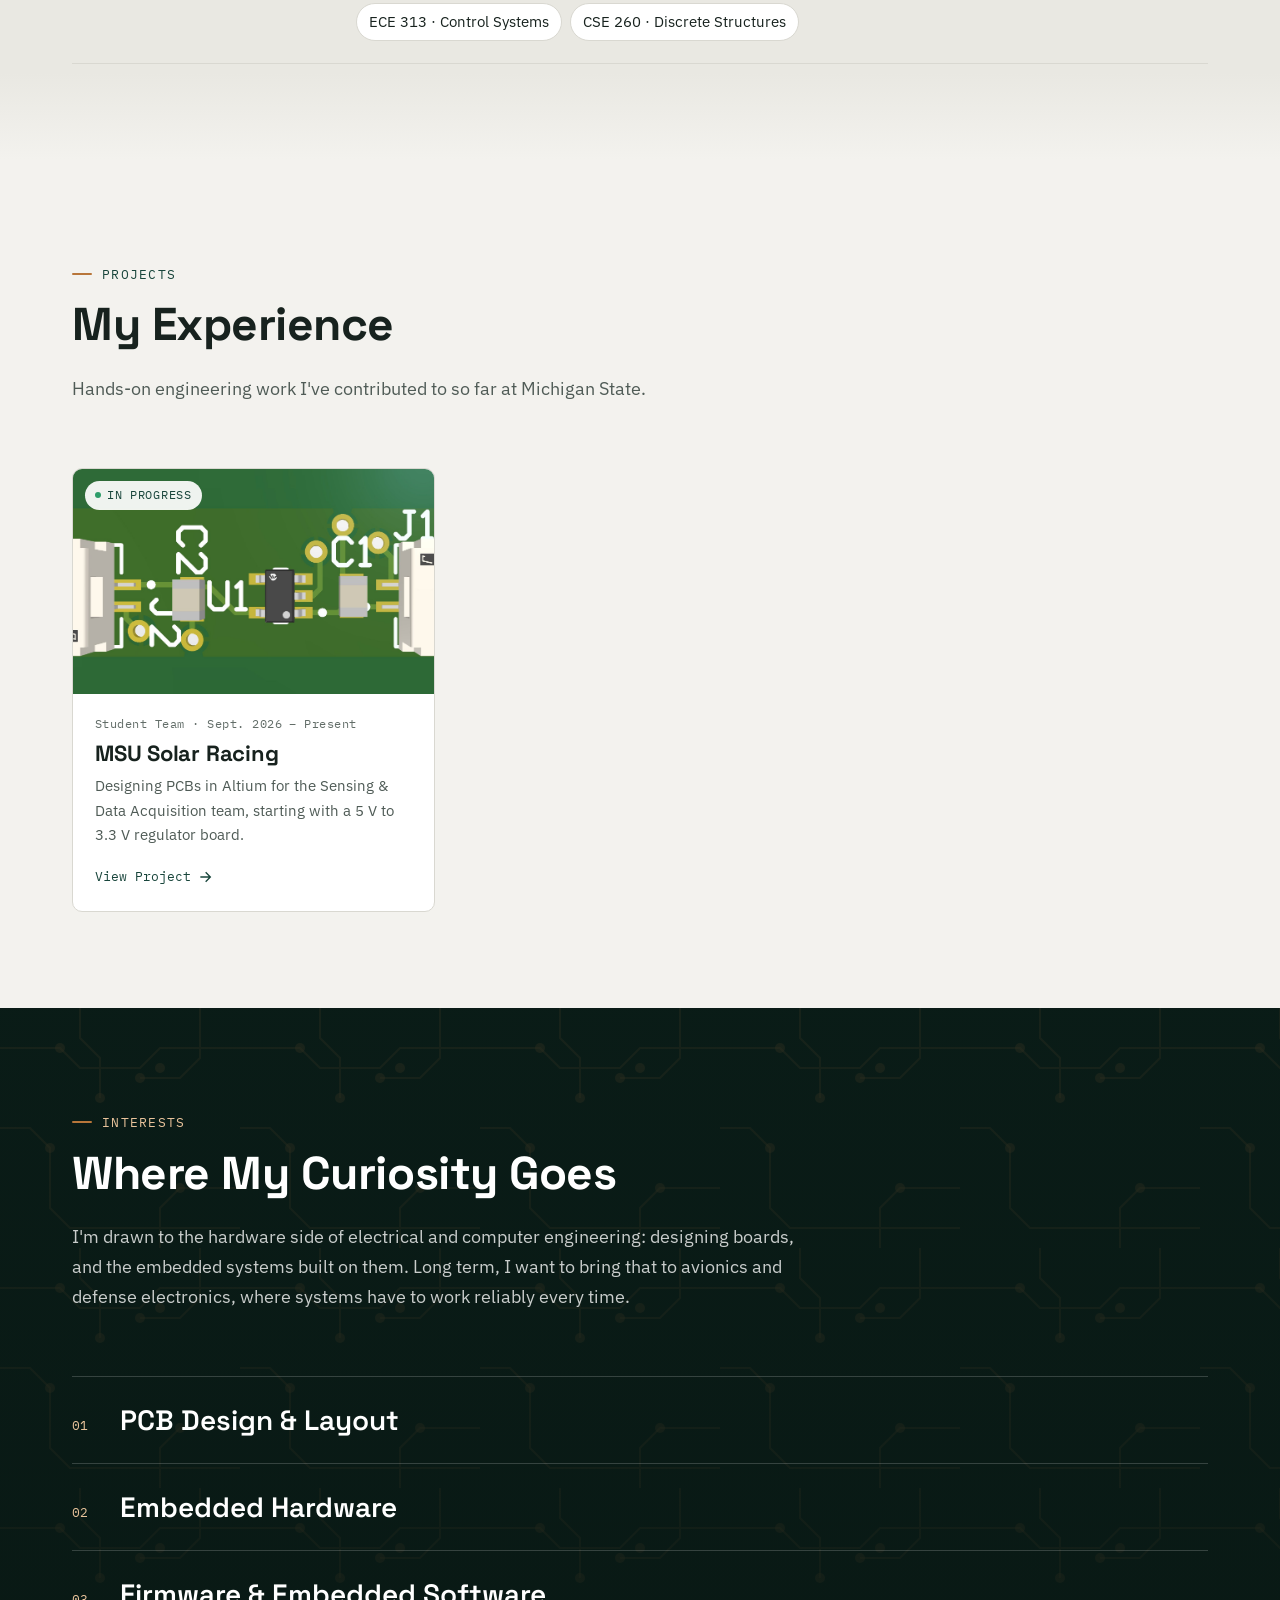
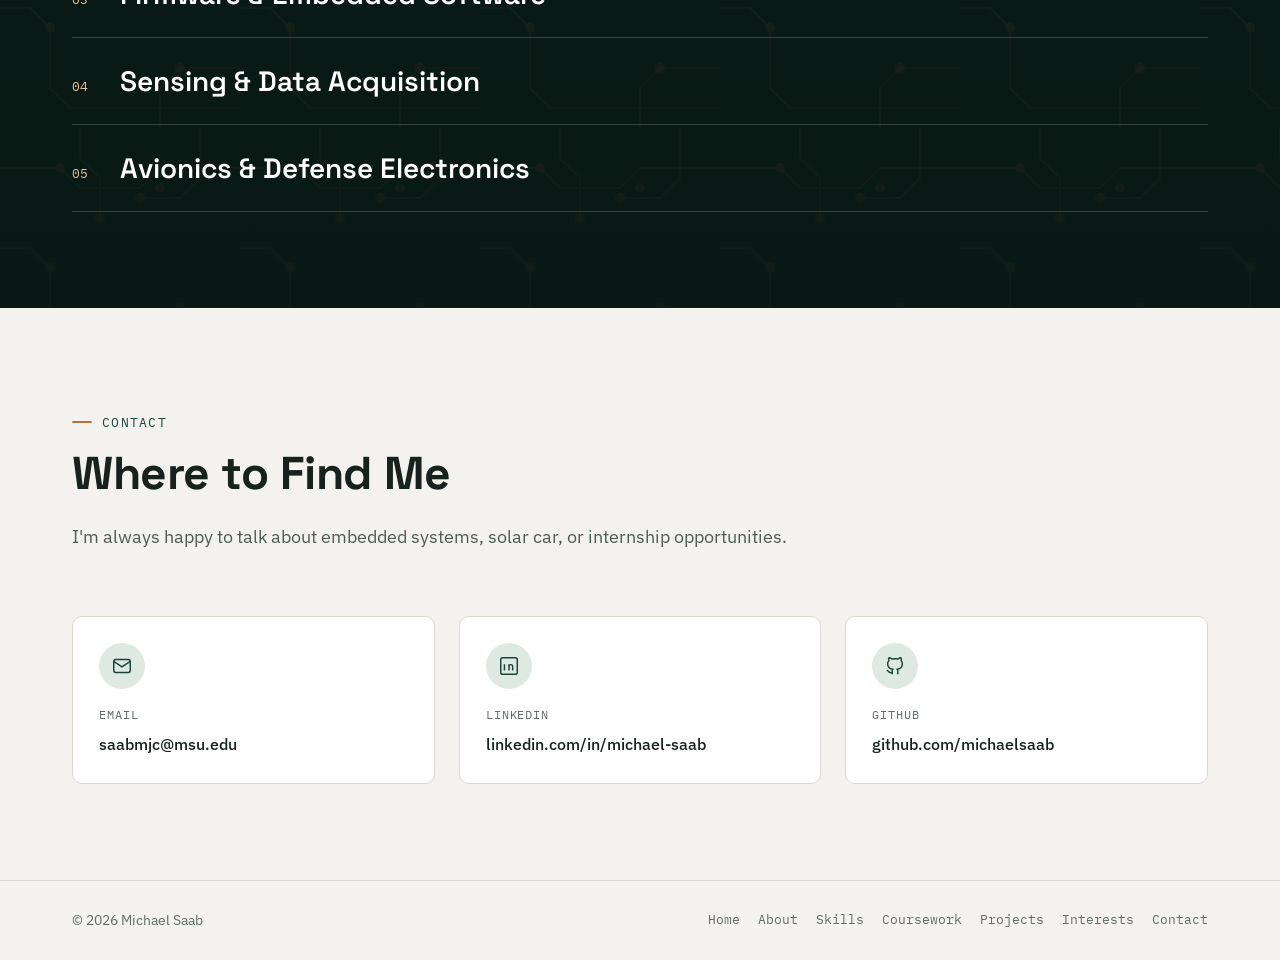
==== commit 06c9ca5f: "Remove CSE 220 from coursework Co-Authored-By: Claude Opus 5.5 <noreply@anthropic.com> Claude-Sessio" ====
--- a/index.html
+++ b/index.html
@@ -164,7 +164,6 @@
           <dt>Completed</dt>
           <dd><ul class="spec-list">
             <li>ECE 201 &middot; Circuits &amp; Systems I</li>
-            <li>CSE 220 &middot; Programming in C</li>
             <li>CSE 231 &middot; Intro to Programming I</li>
             <li>PHY 184 &middot; Electricity &amp; Magnetism</li>
             <li>MTH 234 &middot; Multivariable Calculus</li>
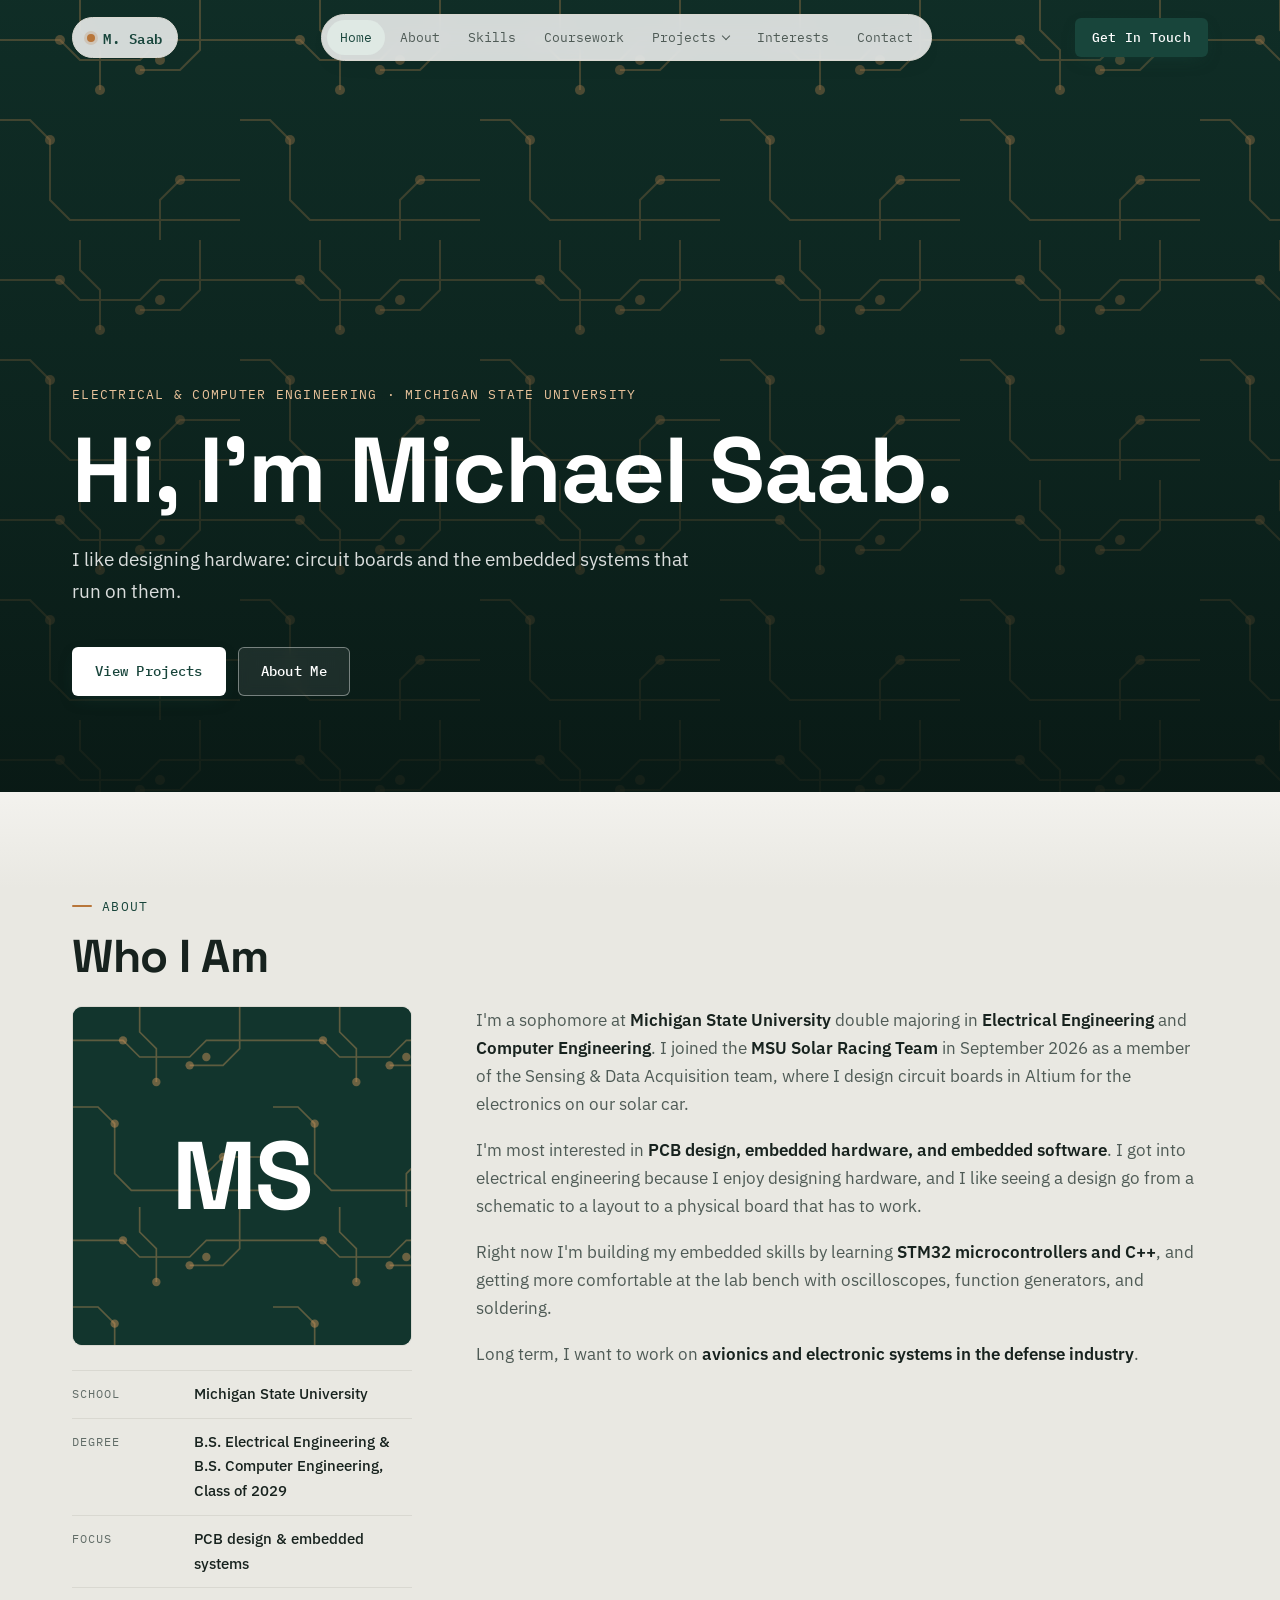
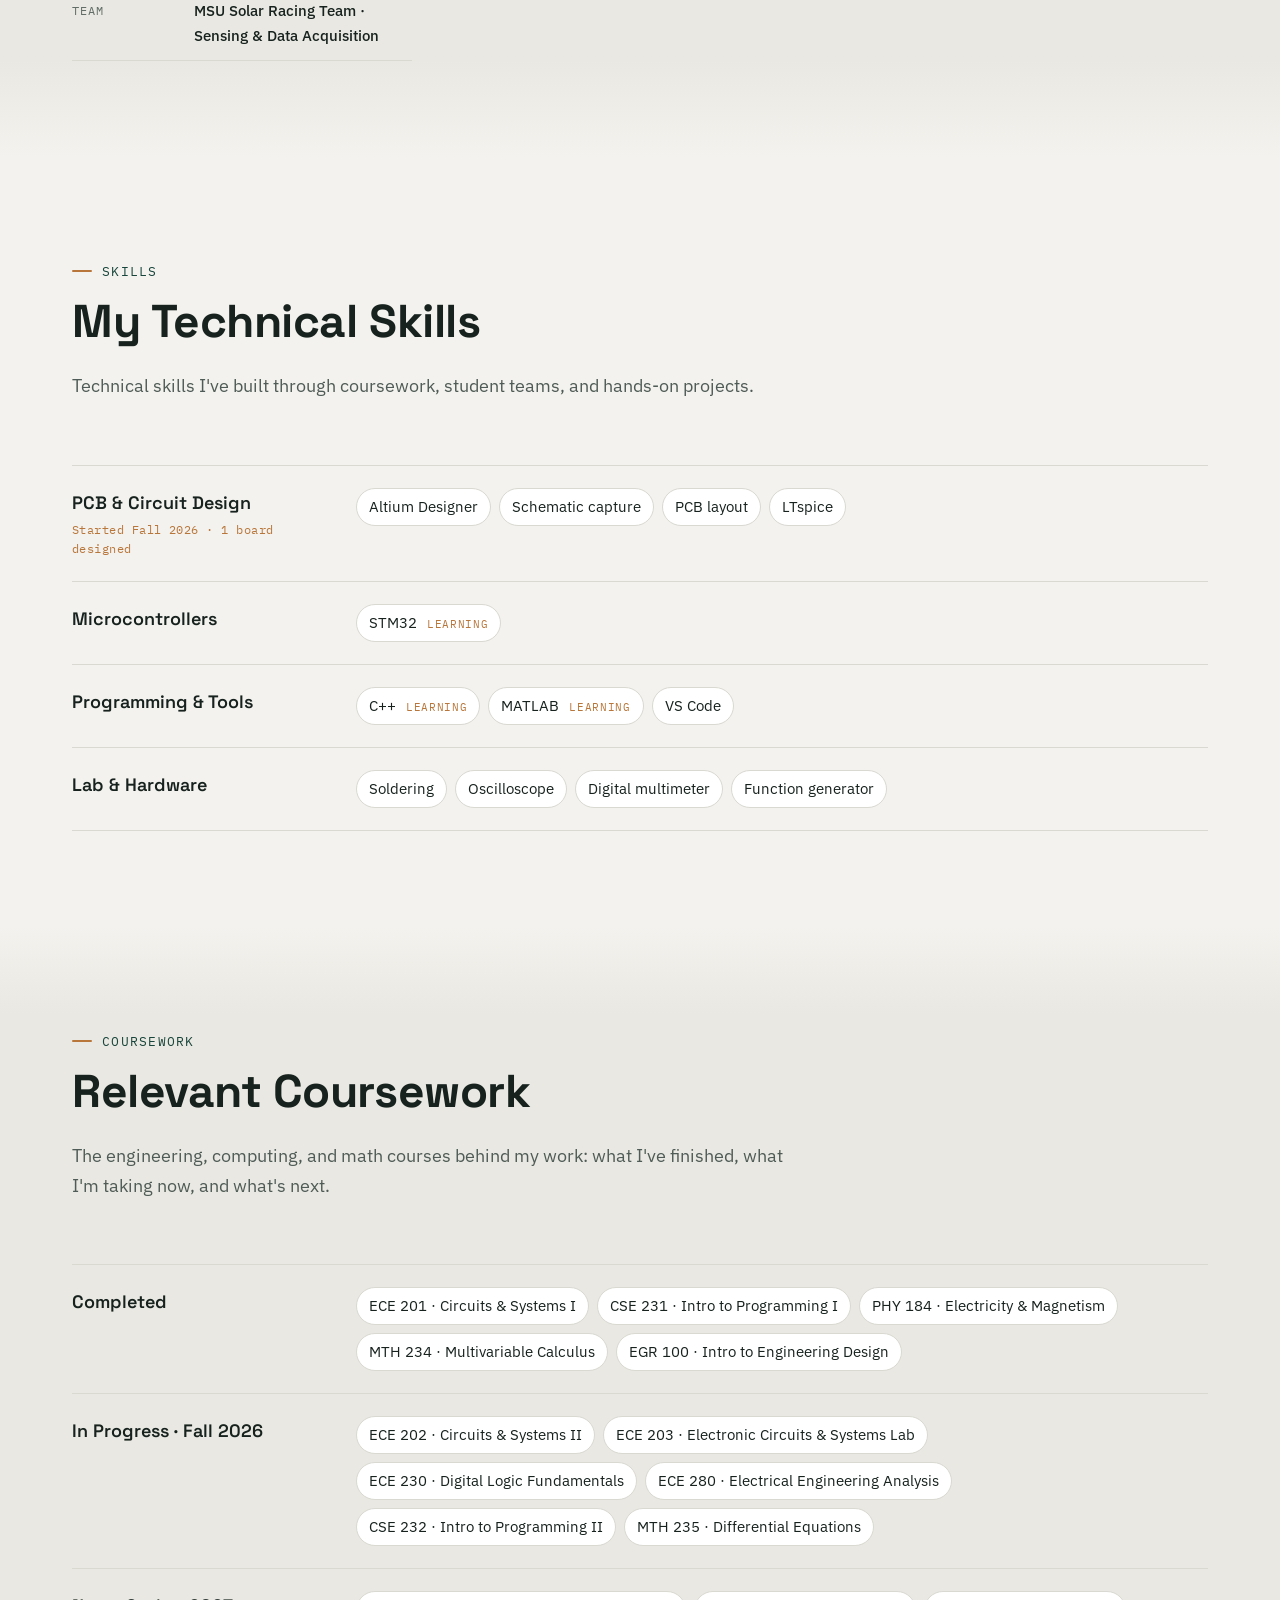
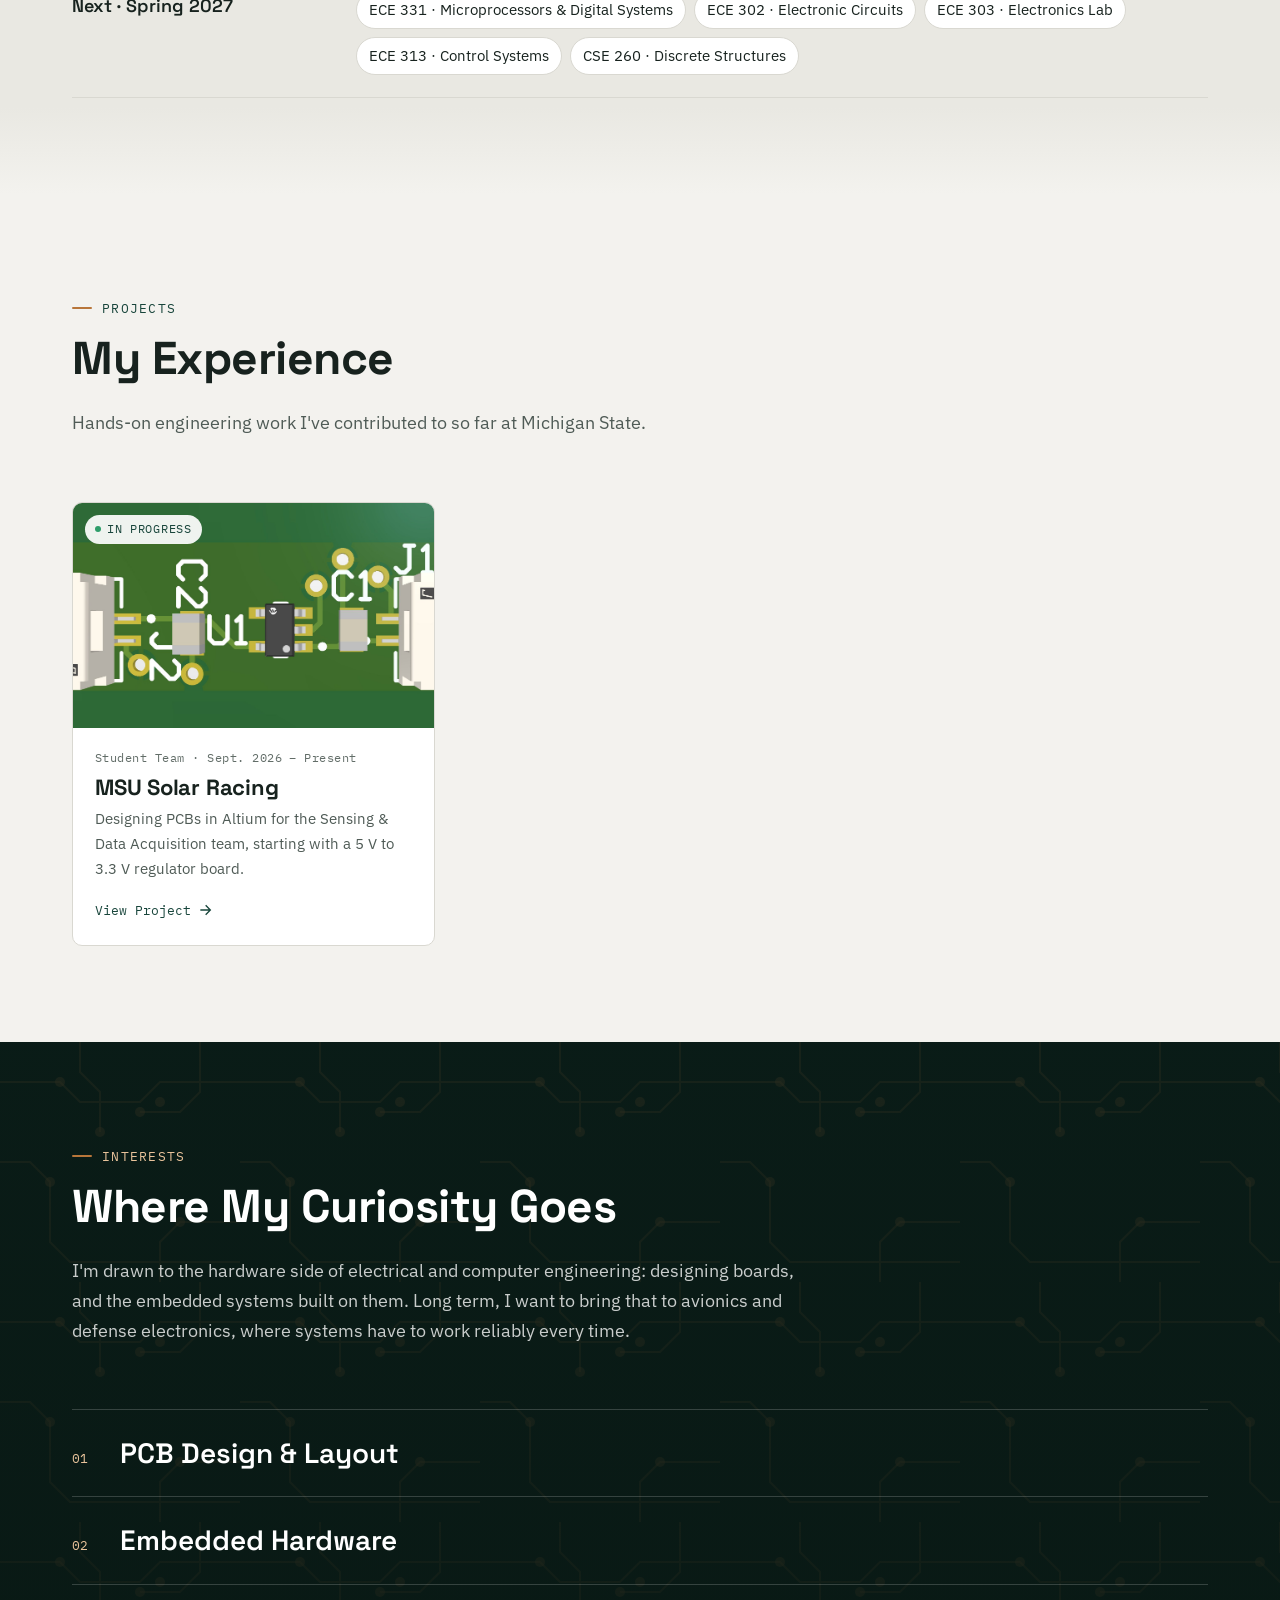
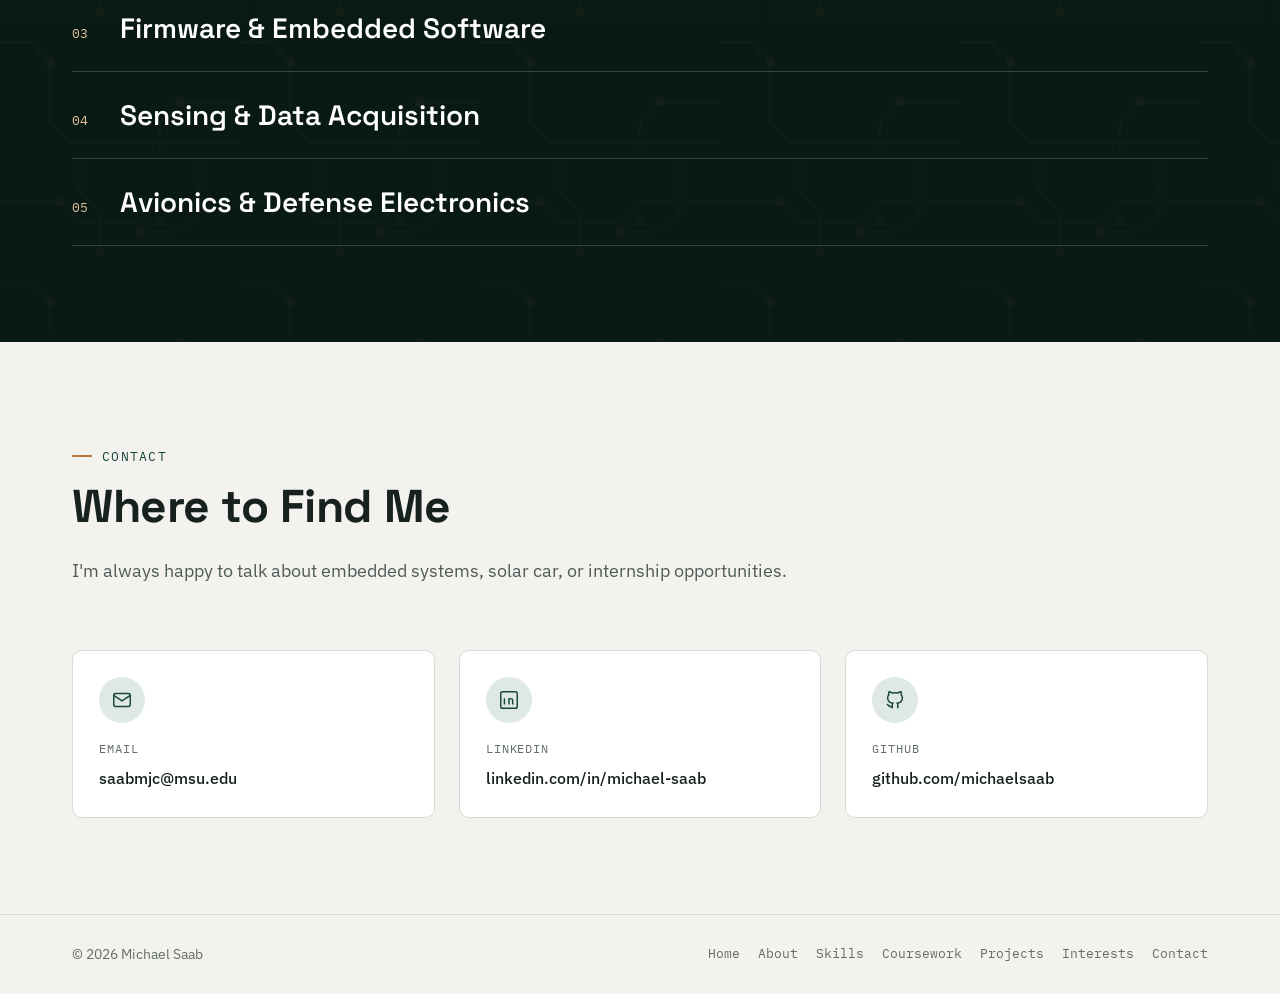
==== commit ffa8c328: "Rename skills row to Microcontrollers; note PCB experience level Co-Authored-By: Claude Opus 5.5 <no" ====
--- a/index.html
+++ b/index.html
@@ -117,7 +117,7 @@
 
       <dl class="spec-table reveal">
         <div class="spec-row">
-          <dt>PCB &amp; Circuit Design</dt>
+          <dt>PCB &amp; Circuit Design<span class="row-note">Started Fall 2026 &middot; 1 board designed</span></dt>
           <dd><ul class="spec-list">
             <li>Altium Designer</li>
             <li>Schematic capture</li>
@@ -126,7 +126,7 @@
           </ul></dd>
         </div>
         <div class="spec-row">
-          <dt>Embedded Systems</dt>
+          <dt>Microcontrollers</dt>
           <dd><ul class="spec-list">
             <li>STM32 <span class="spec-note">learning</span></li>
           </ul></dd>
--- a/css/styles.css
+++ b/css/styles.css
@@ -309,3 +309,4 @@
 .monogram .pcb-pattern{ background-size: 200px 200px; }
 .monogram span{ position: relative; font-family: var(--font-head); font-weight: 700; font-size: 96px; letter-spacing: -0.02em; color: #fff; }
 .about-photo-frame{ aspect-ratio: 1/1; }
+.row-note{ display: block; font-family: var(--font-mono); font-size: 11.5px; font-weight: 400; letter-spacing: .04em; color: var(--copper); margin-top: 4px; }
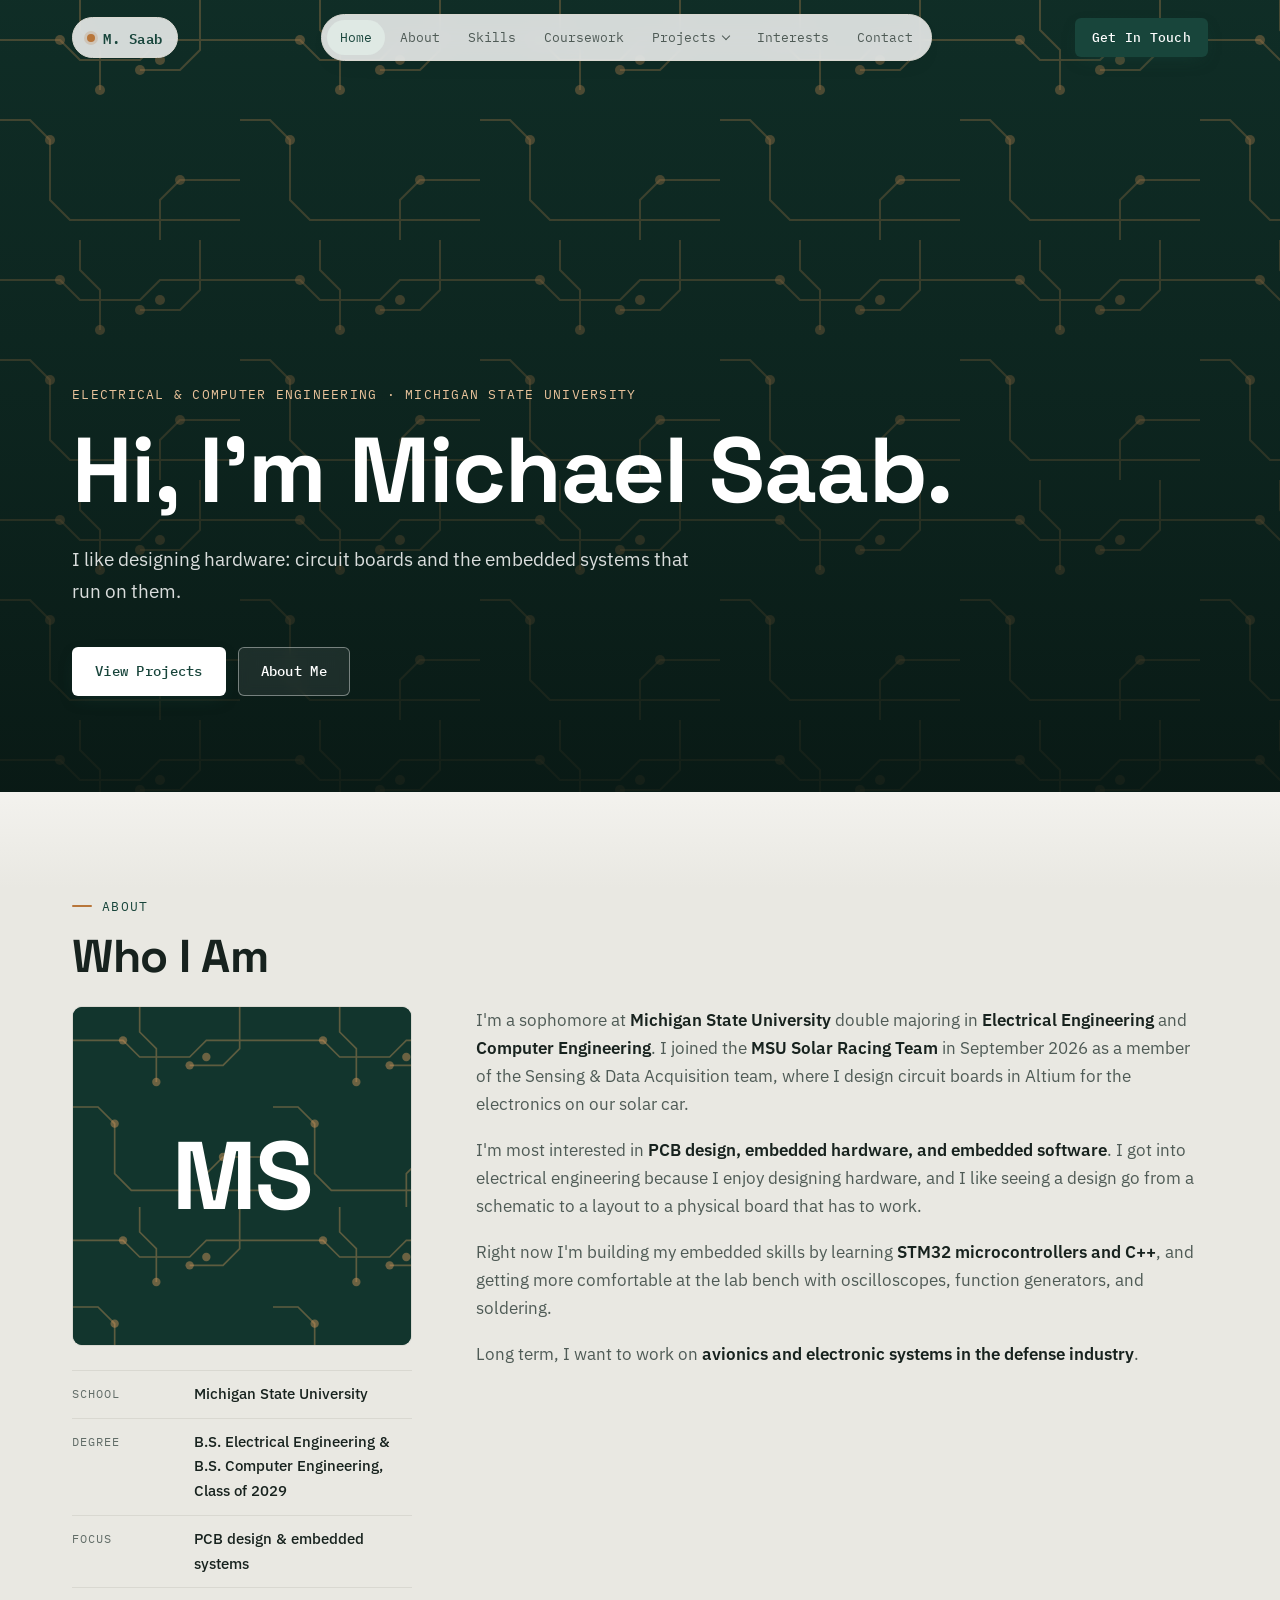
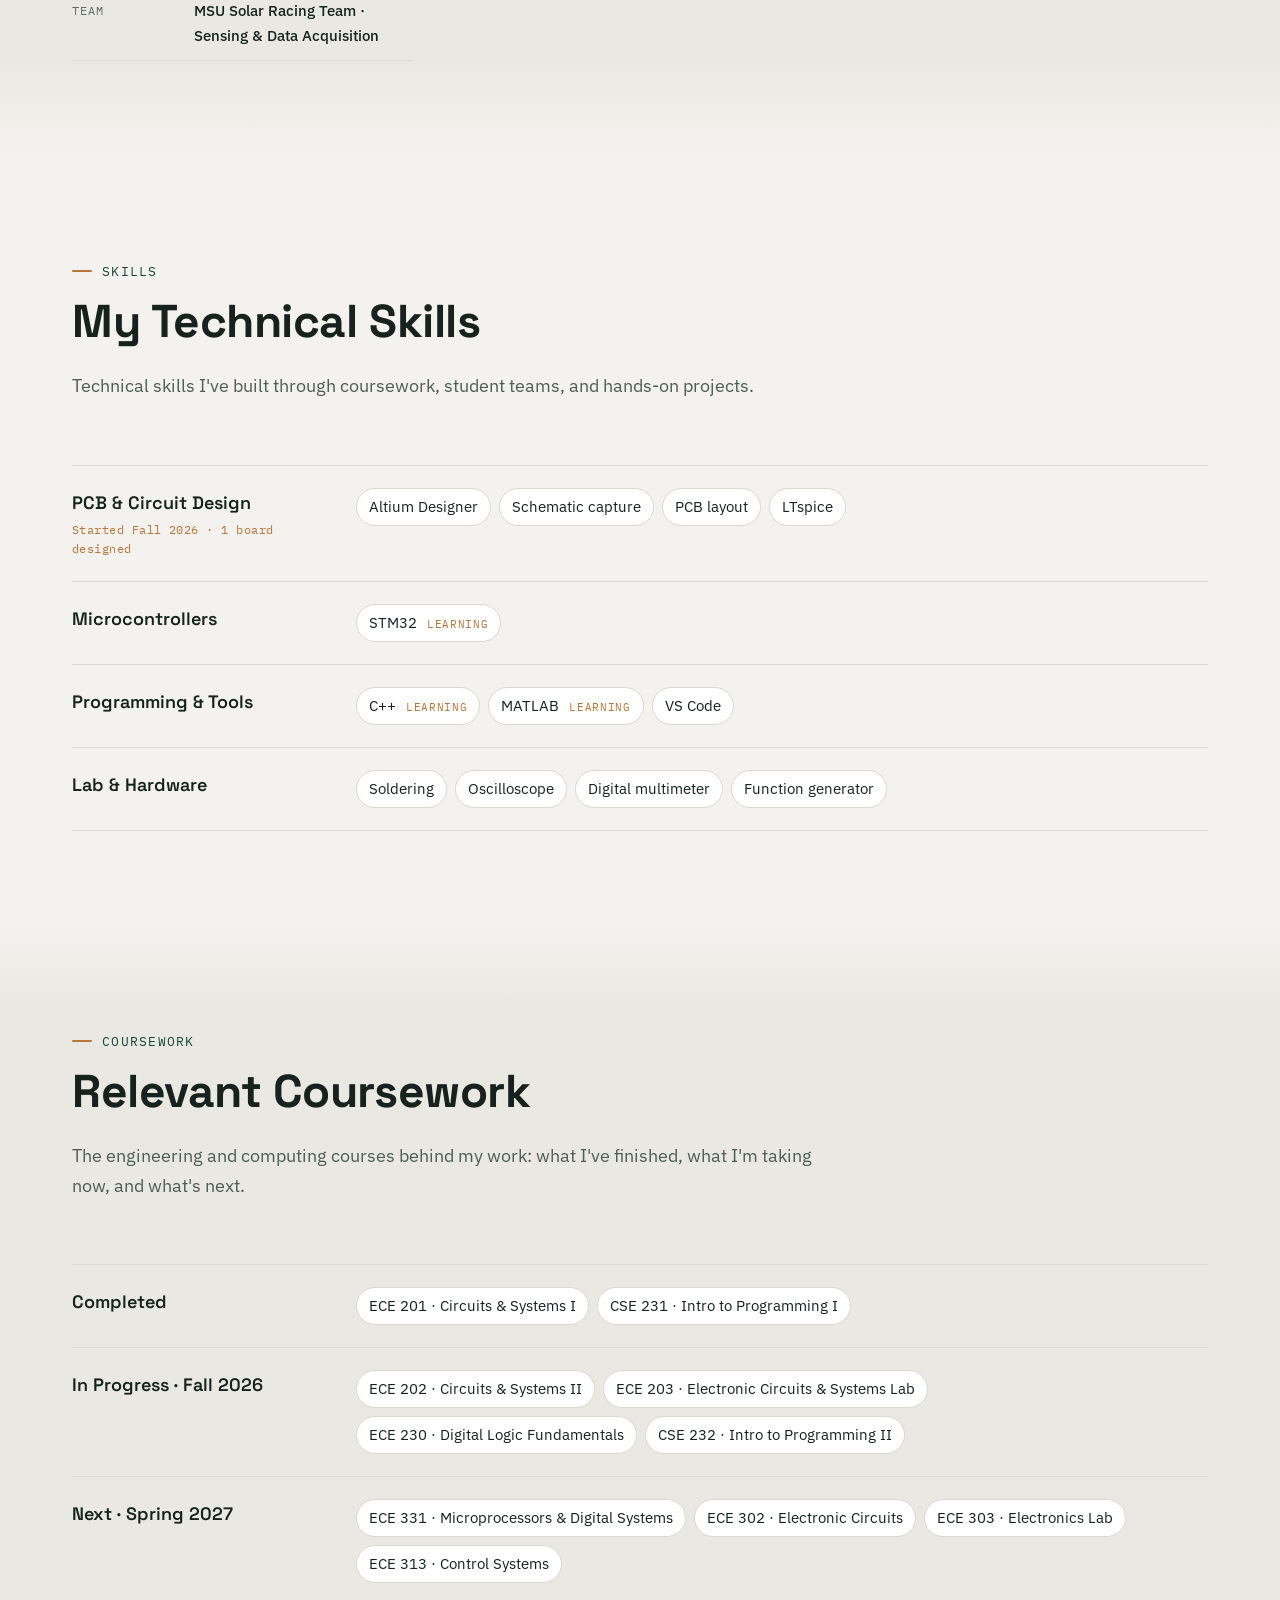
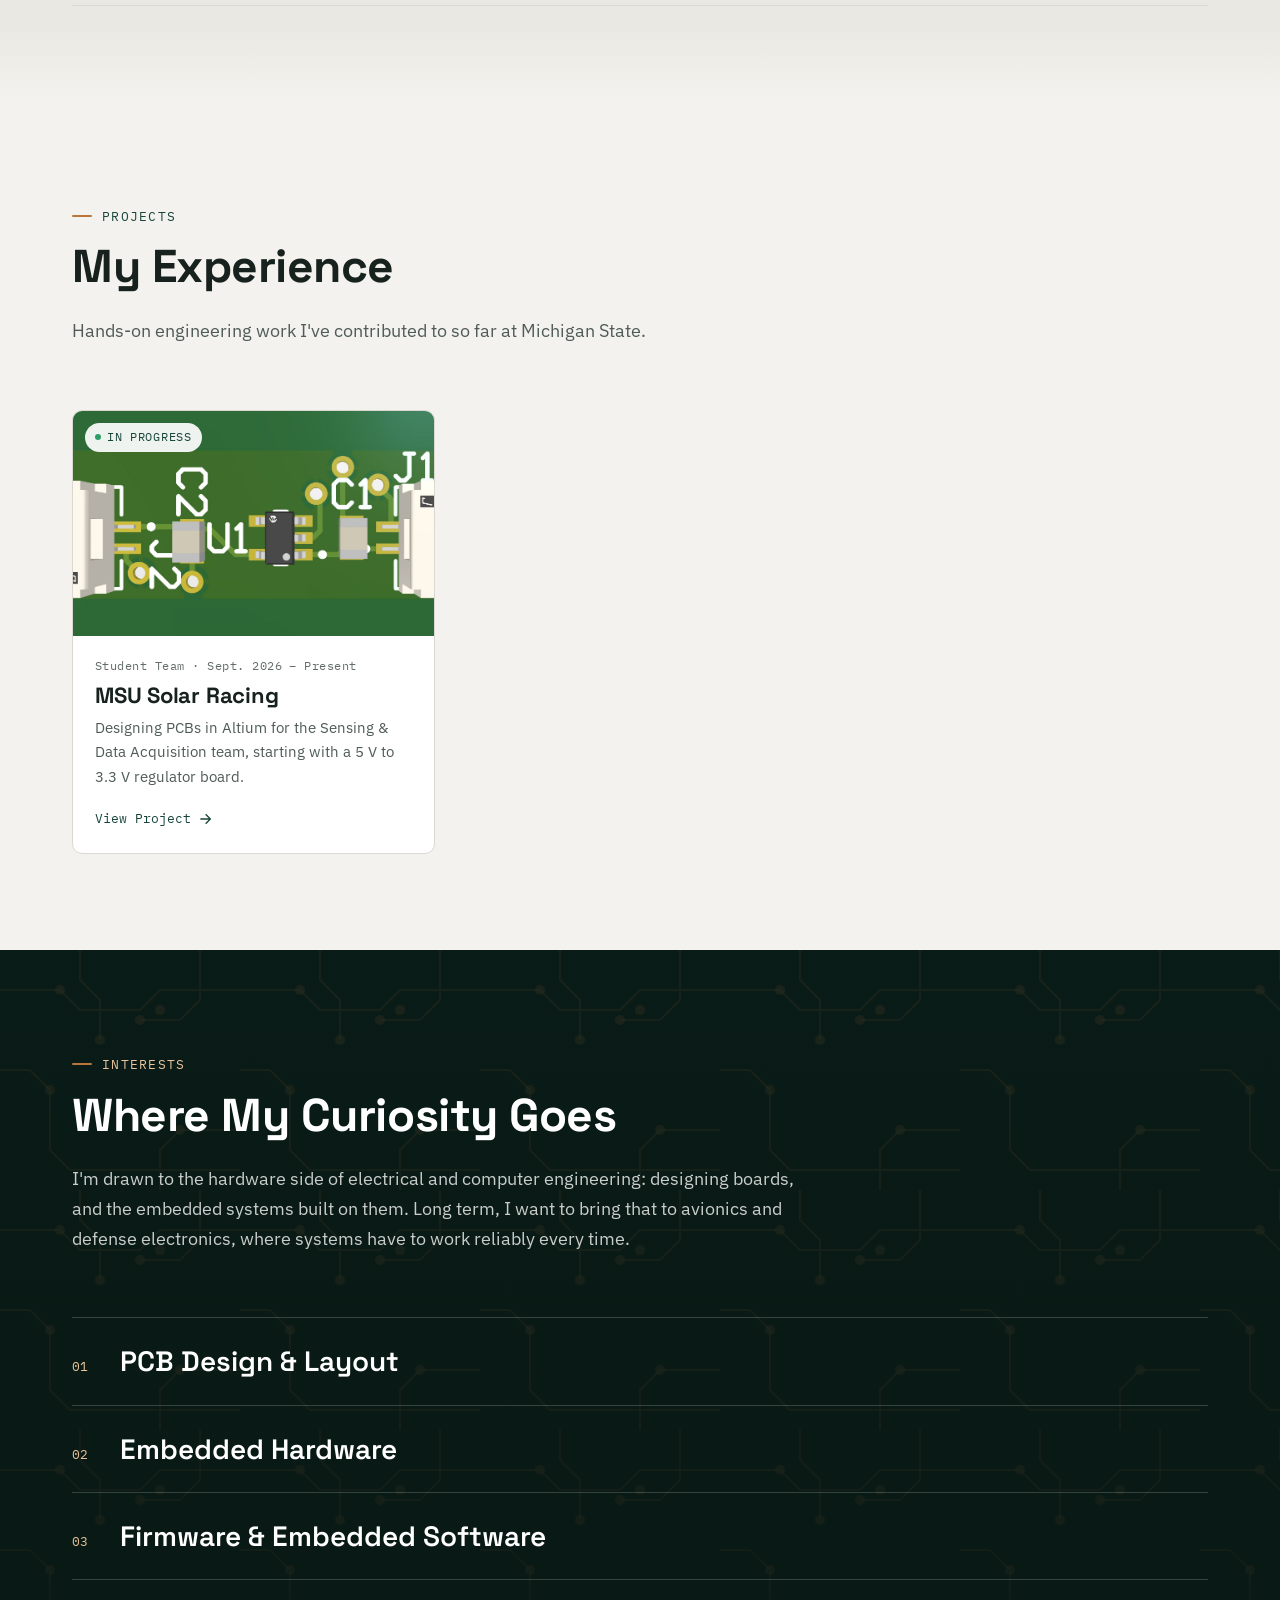
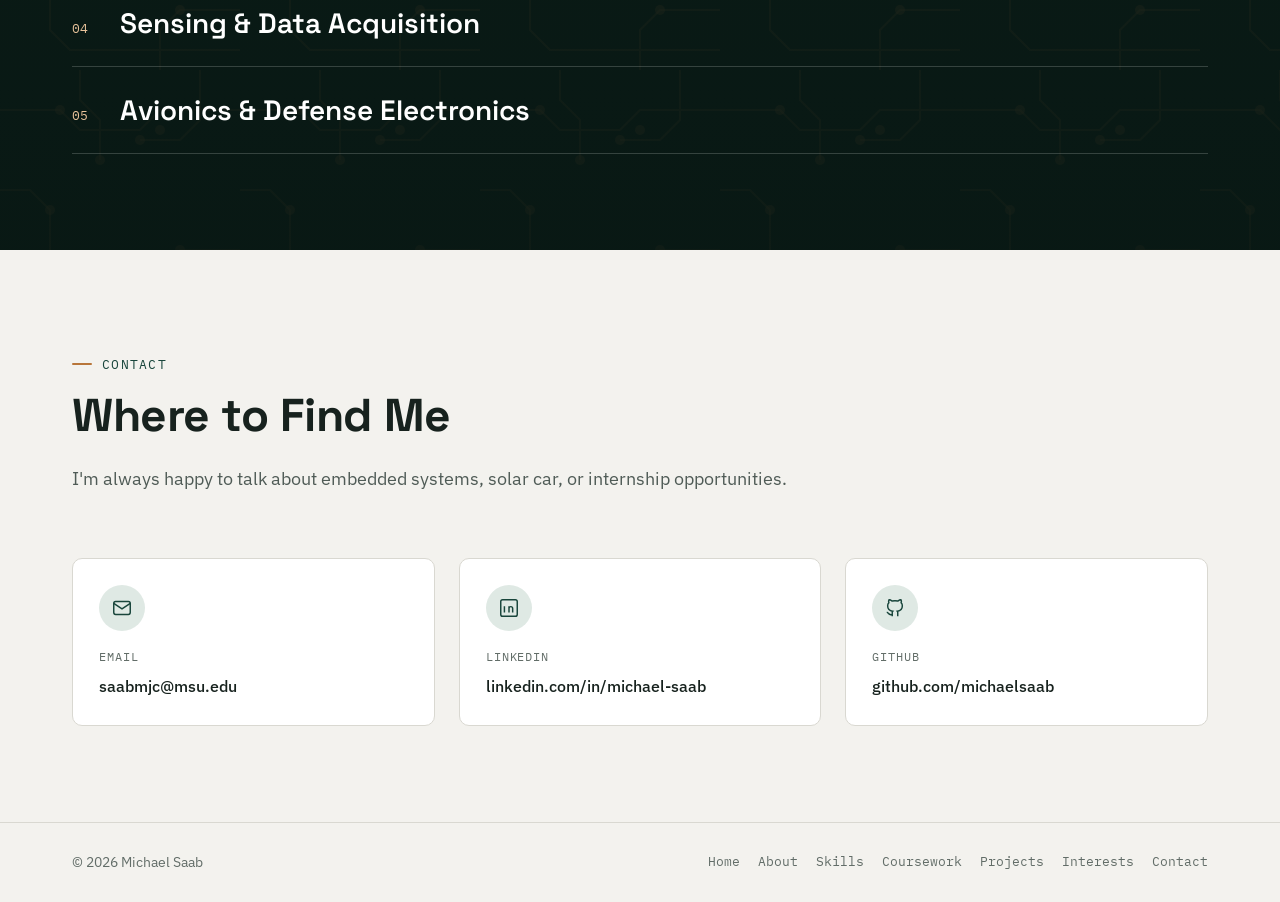
==== commit 9aac1c24: "Trim coursework to technical courses only Co-Authored-By: Claude Opus 5.5 <noreply@anthropic.com> Cl" ====
--- a/index.html
+++ b/index.html
@@ -157,7 +157,7 @@
     <div class="section-inner">
       <p class="section-eyebrow">Coursework</p>
       <h2 class="section-title">Relevant Coursework</h2>
-      <p class="section-lede">The engineering, computing, and math courses behind my work: what I've finished, what I'm taking now, and what's next.</p>
+      <p class="section-lede">The engineering and computing courses behind my work: what I've finished, what I'm taking now, and what's next.</p>
 
       <dl class="spec-table reveal">
         <div class="spec-row">
@@ -165,9 +165,6 @@
           <dd><ul class="spec-list">
             <li>ECE 201 &middot; Circuits &amp; Systems I</li>
             <li>CSE 231 &middot; Intro to Programming I</li>
-            <li>PHY 184 &middot; Electricity &amp; Magnetism</li>
-            <li>MTH 234 &middot; Multivariable Calculus</li>
-            <li>EGR 100 &middot; Intro to Engineering Design</li>
           </ul></dd>
         </div>
         <div class="spec-row">
@@ -176,9 +173,7 @@
             <li>ECE 202 &middot; Circuits &amp; Systems II</li>
             <li>ECE 203 &middot; Electronic Circuits &amp; Systems Lab</li>
             <li>ECE 230 &middot; Digital Logic Fundamentals</li>
-            <li>ECE 280 &middot; Electrical Engineering Analysis</li>
             <li>CSE 232 &middot; Intro to Programming II</li>
-            <li>MTH 235 &middot; Differential Equations</li>
           </ul></dd>
         </div>
         <div class="spec-row">
@@ -188,7 +183,6 @@
             <li>ECE 302 &middot; Electronic Circuits</li>
             <li>ECE 303 &middot; Electronics Lab</li>
             <li>ECE 313 &middot; Control Systems</li>
-            <li>CSE 260 &middot; Discrete Structures</li>
           </ul></dd>
         </div>
       </dl>
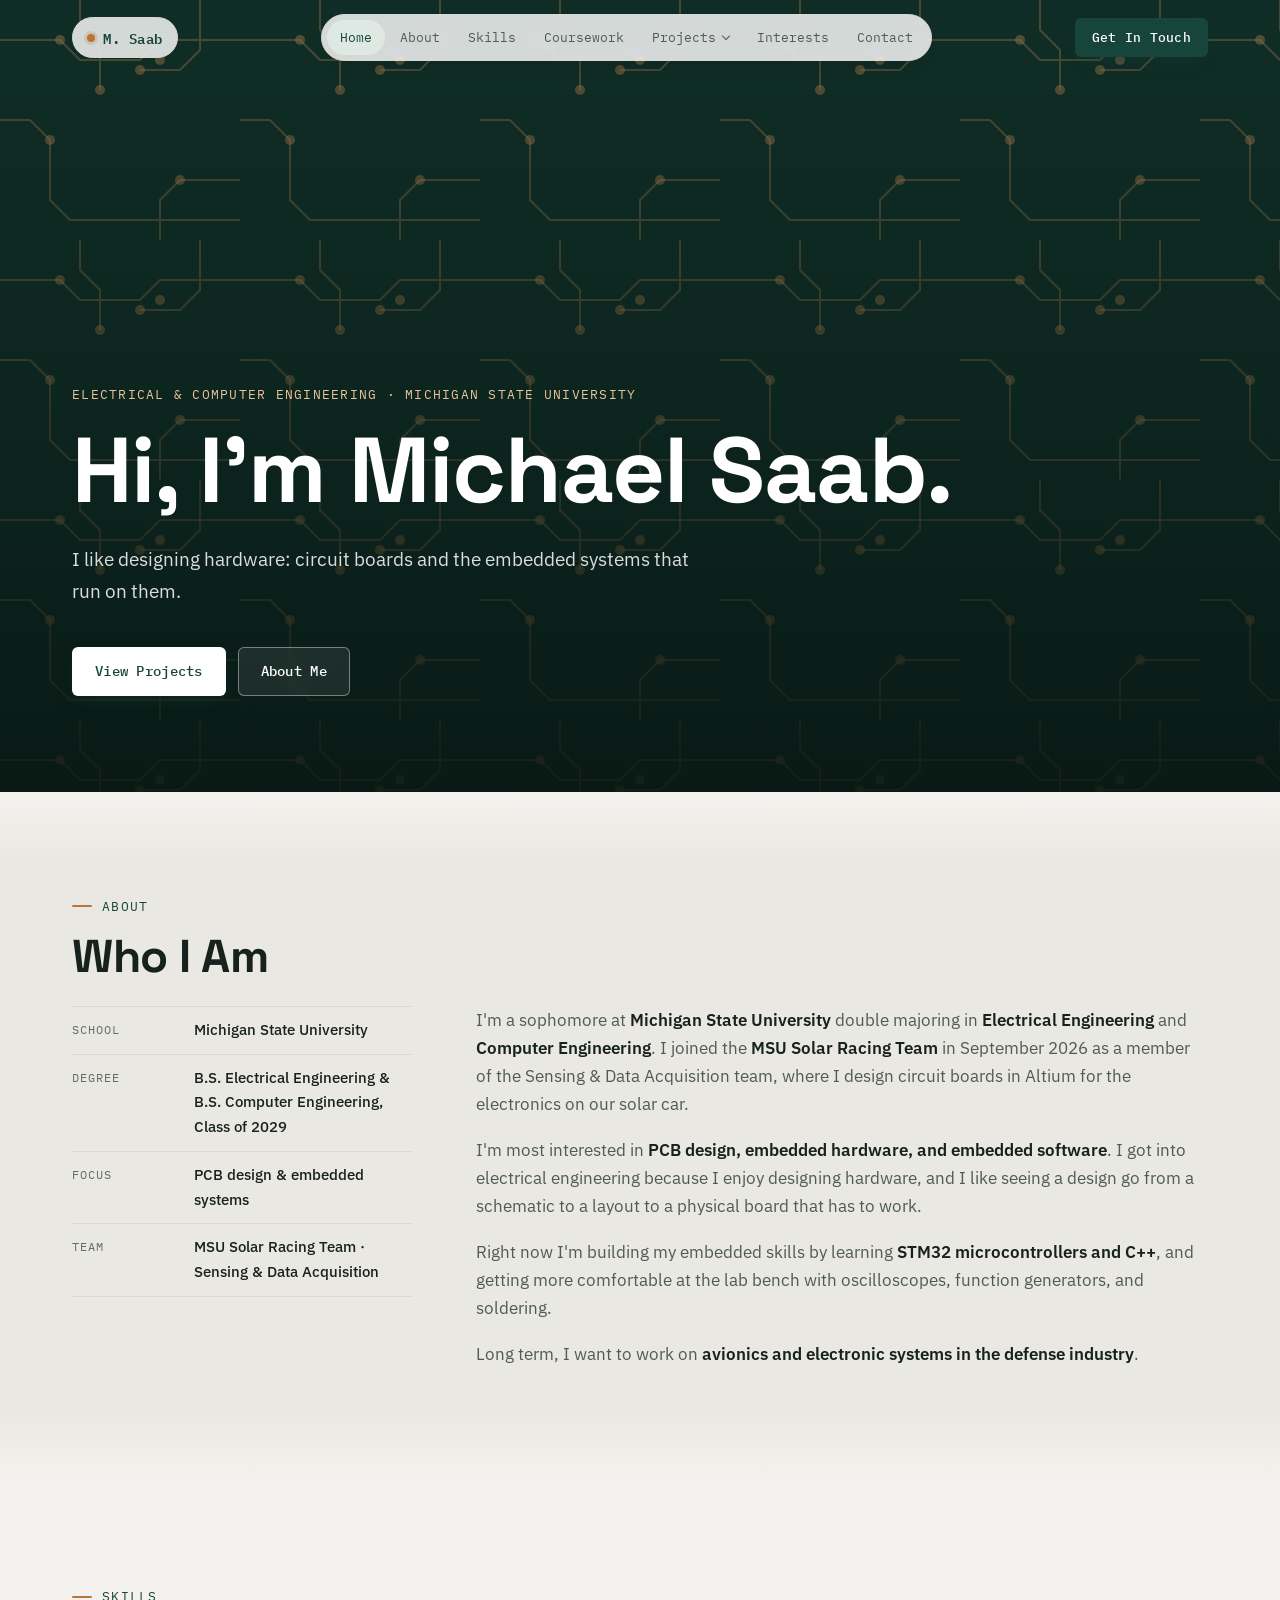
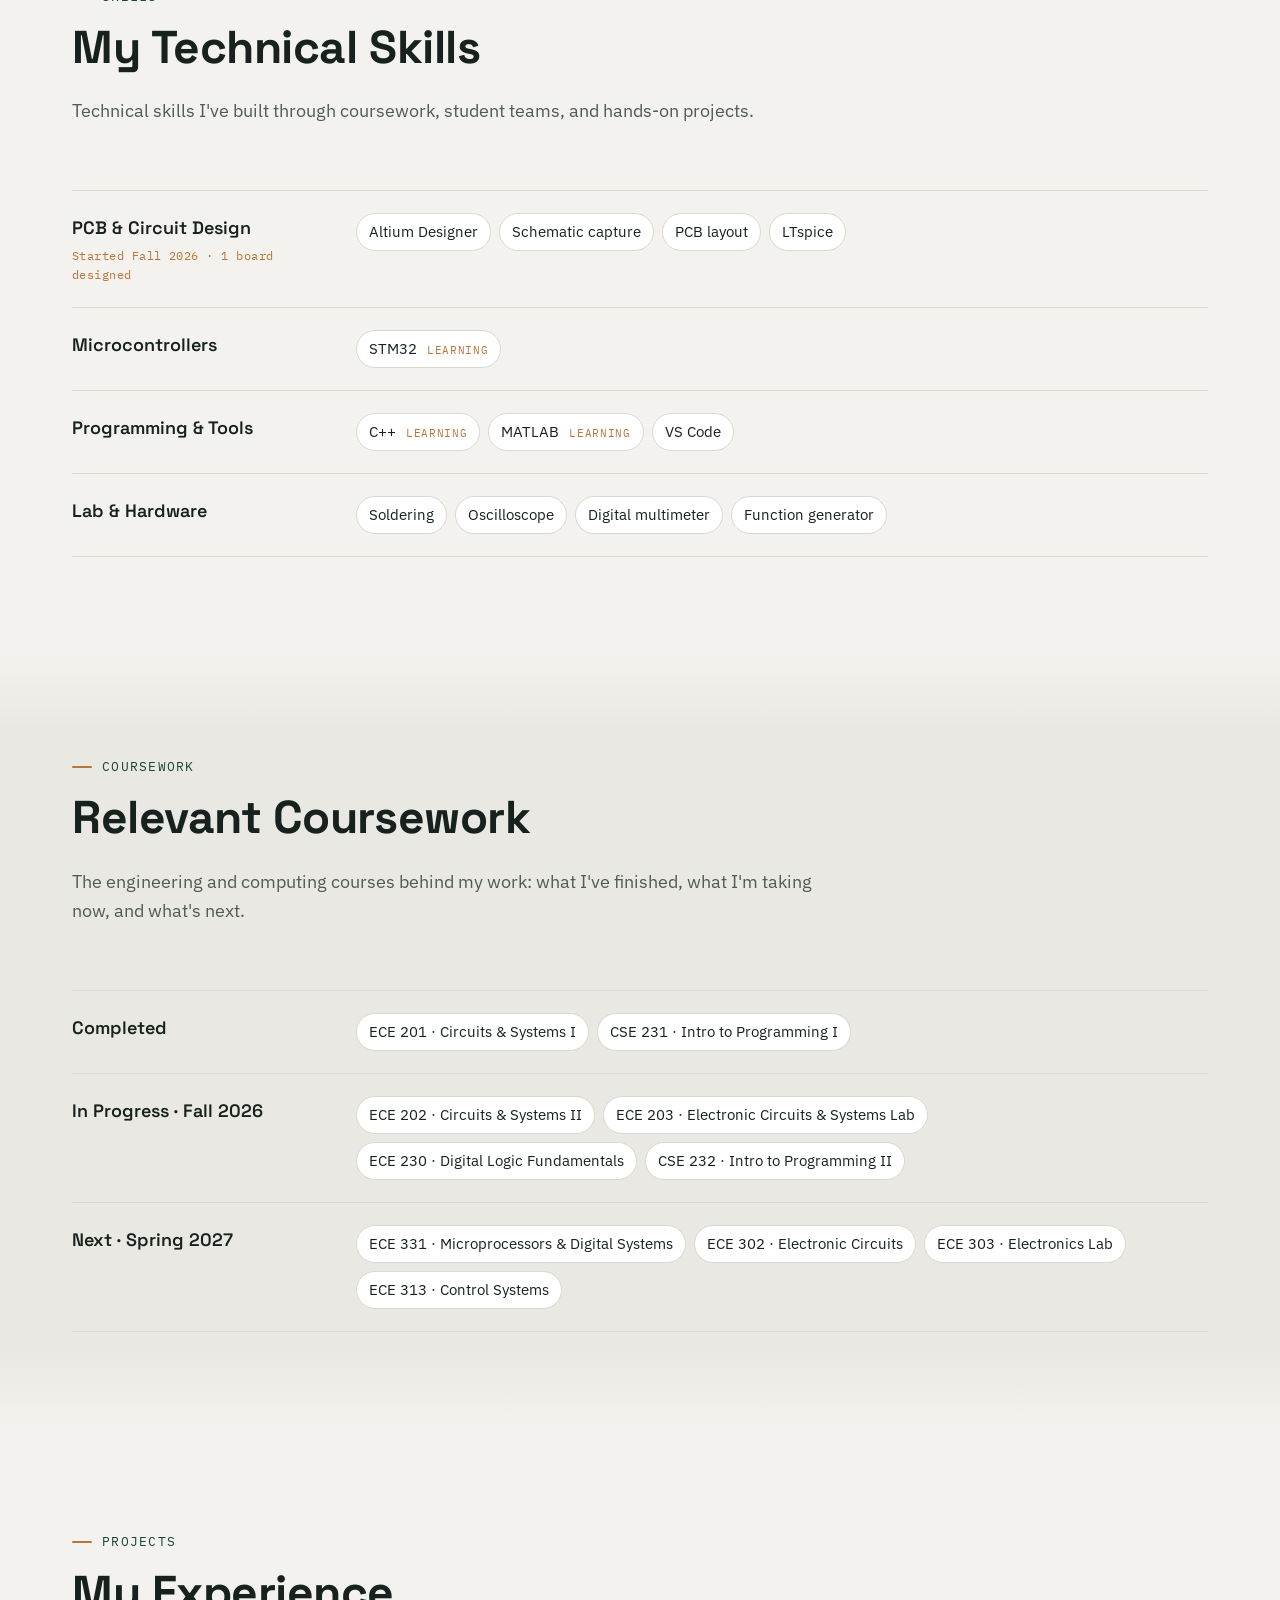
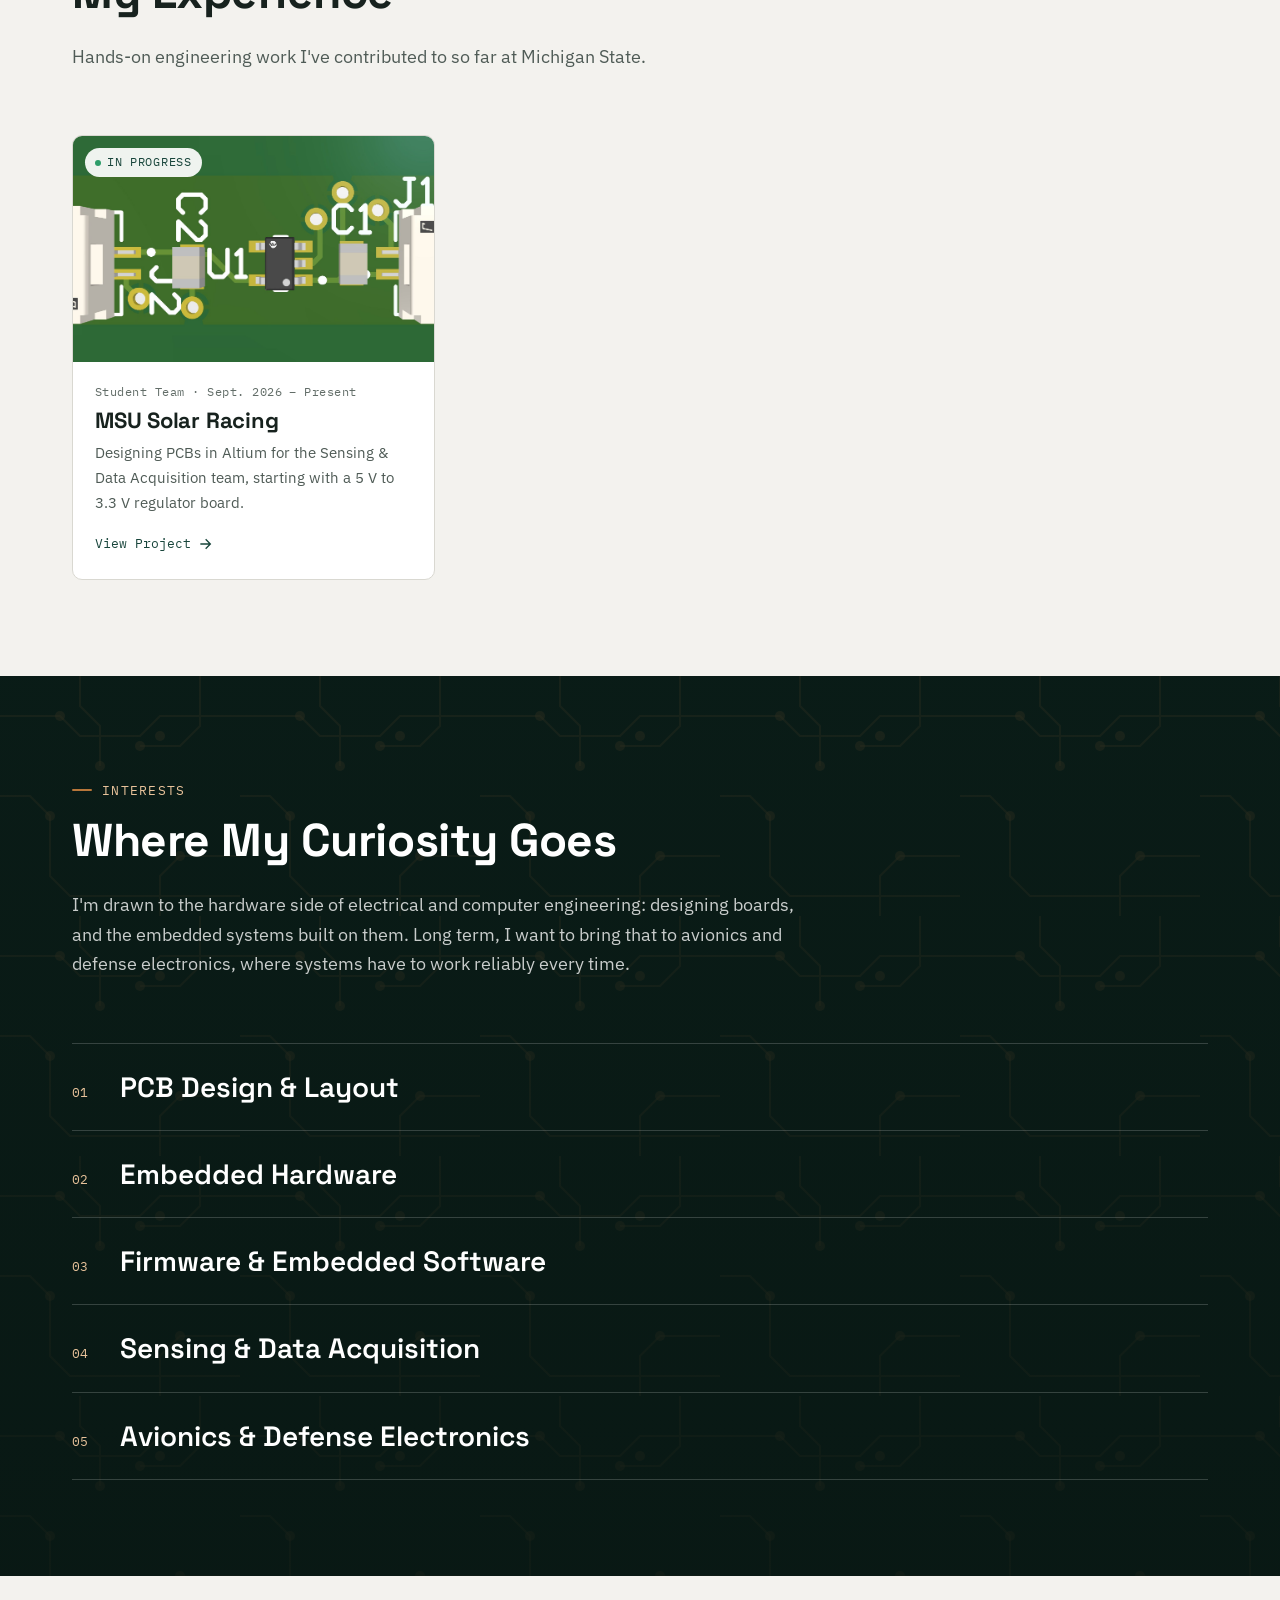
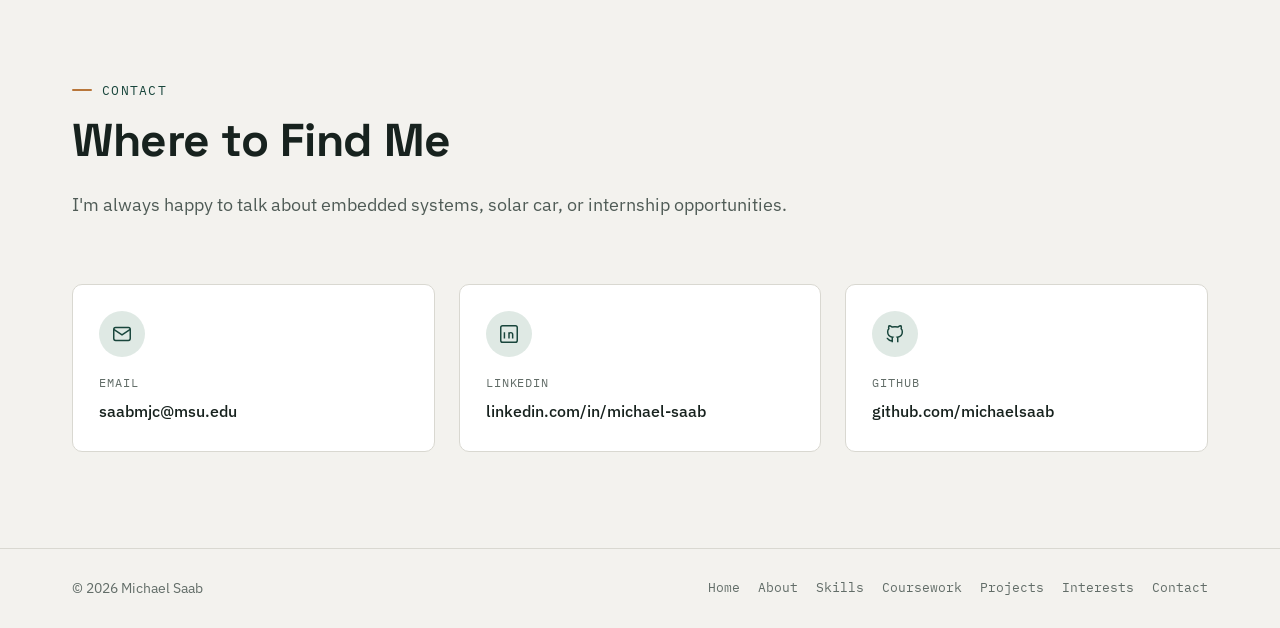
==== commit 0b7c4caa: "Remove photo slot from About section Co-Authored-By: Claude Opus 5.5 <noreply@anthropic.com> Claude-" ====
--- a/index.html
+++ b/index.html
@@ -9,7 +9,7 @@
 <link rel="preconnect" href="https://fonts.googleapis.com">
 <link rel="preconnect" href="https://fonts.gstatic.com" crossorigin>
 <link href="https://fonts.googleapis.com/css2?family=IBM+Plex+Mono:wght@400;500;600&family=IBM+Plex+Sans:wght@400;500;600&family=Space+Grotesk:wght@500;600;700&display=swap" rel="stylesheet">
-<link rel="stylesheet" href="css/styles.css">
+<link rel="stylesheet" href="css/styles.css?v=7">
 </head>
 <body>
 
@@ -70,11 +70,6 @@
 
       <div class="about-grid">
         <div class="about-photo-wrap reveal">
-          <div class="about-photo-frame">
-            <!-- To add a photo later, replace the monogram below with:
-                 <img src="assets/images/profile.jpg" alt="Portrait of Michael Saab"> -->
-            <div class="monogram" aria-hidden="true"><div class="pcb-pattern"></div><span>MS</span></div>
-          </div>
           <dl class="fact-list">
             <div><dt>School</dt><dd>Michigan State University</dd></div>
             <div><dt>Degree</dt><dd>B.S. Electrical Engineering &amp; B.S. Computer Engineering, Class of 2029</dd></div>
@@ -199,7 +194,7 @@
       <div class="projects-grid">
         <a href="solar-racing.html" class="project-card reveal">
           <div class="project-card-media">
-            <img src="assets/images/ldo-3d.jpg" alt="3D render of a small green circuit board with a voltage regulator, two capacitors, and a connector at each end" loading="lazy">
+            <img src="assets/images/ldo-3d.jpg" alt="3D render of a small green circuit board with a voltage regulator, two capacitors, and a connector at each end">
             <div class="project-card-tag">In Progress</div>
           </div>
           <div class="project-card-body">
@@ -294,6 +289,6 @@
   </div>
 </footer>
 
-<script src="js/main.js"></script>
+<script src="js/main.js?v=6"></script>
 </body>
 </html>
--- a/css/styles.css
+++ b/css/styles.css
@@ -310,3 +310,4 @@
 .monogram span{ position: relative; font-family: var(--font-head); font-weight: 700; font-size: 96px; letter-spacing: -0.02em; color: #fff; }
 .about-photo-frame{ aspect-ratio: 1/1; }
 .row-note{ display: block; font-family: var(--font-mono); font-size: 11.5px; font-weight: 400; letter-spacing: .04em; color: var(--copper); margin-top: 4px; }
+.about-photo-wrap .fact-list{ margin-top: 0; }
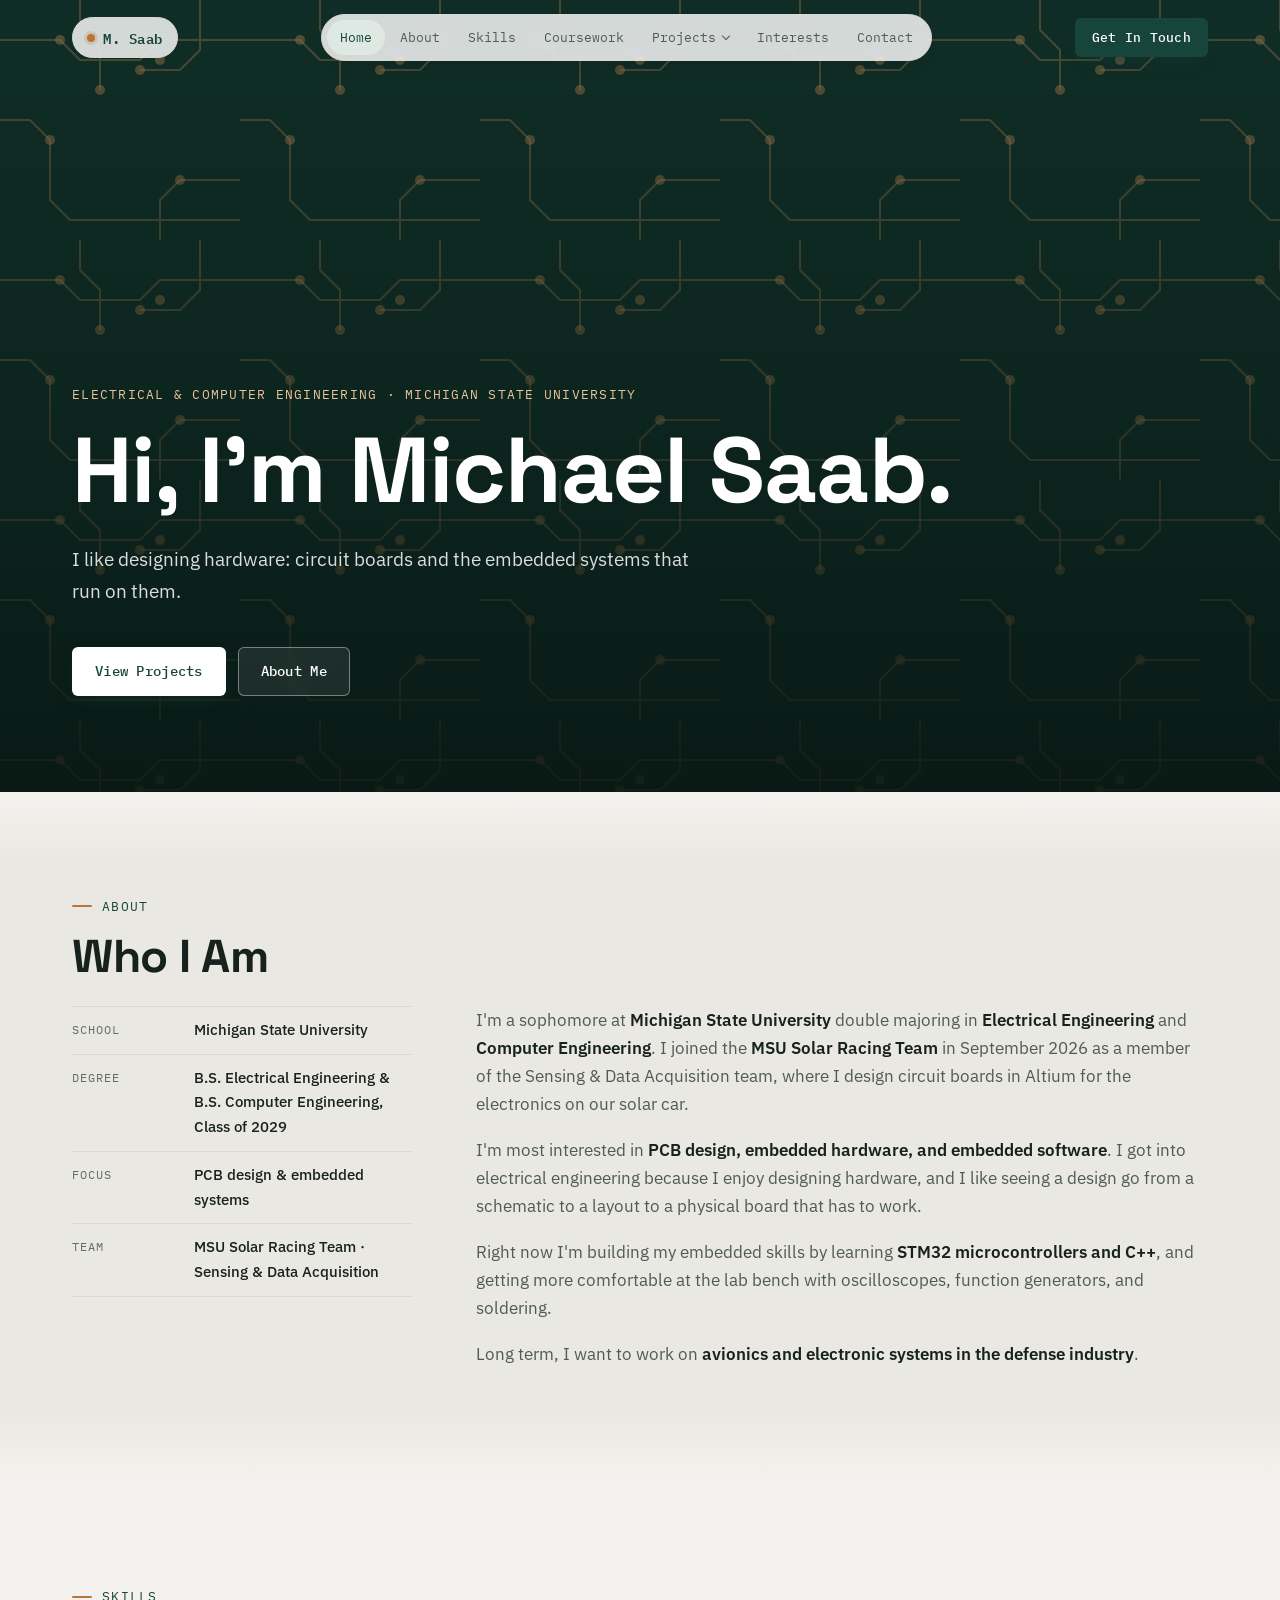
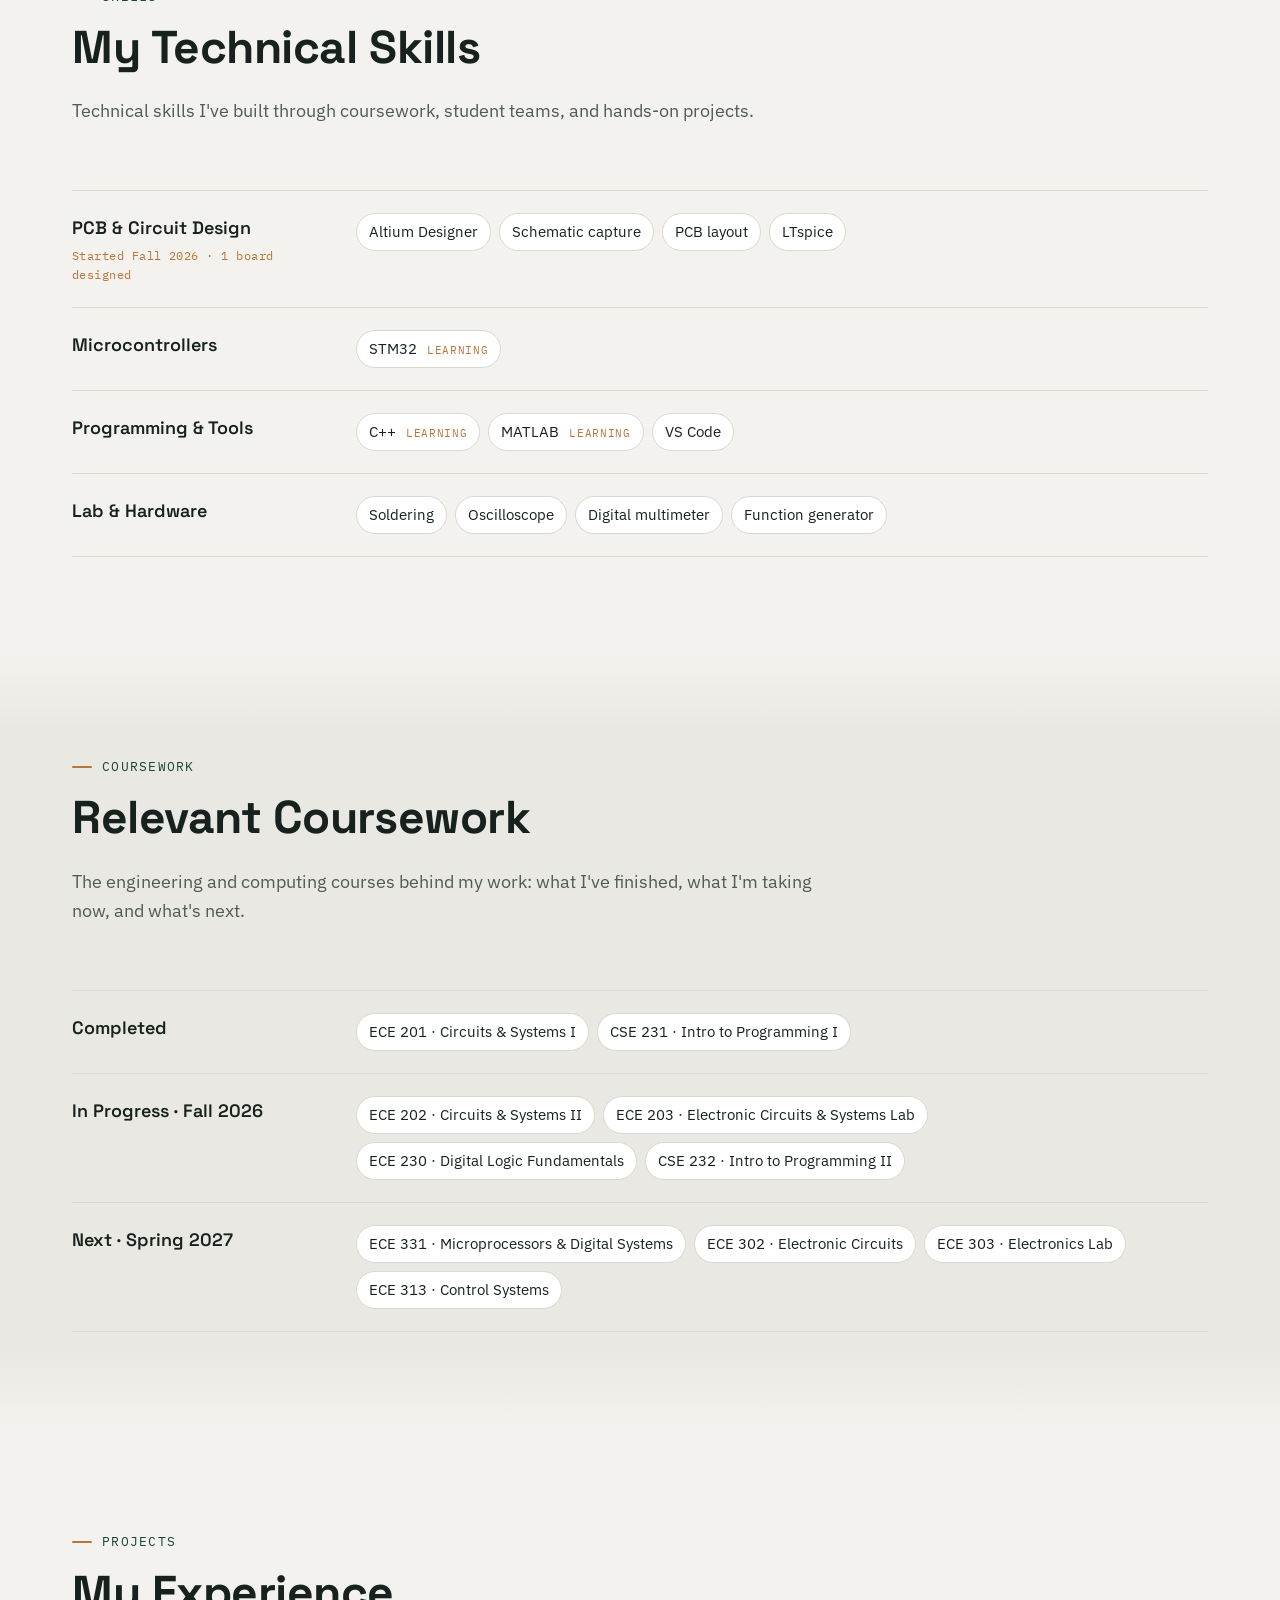
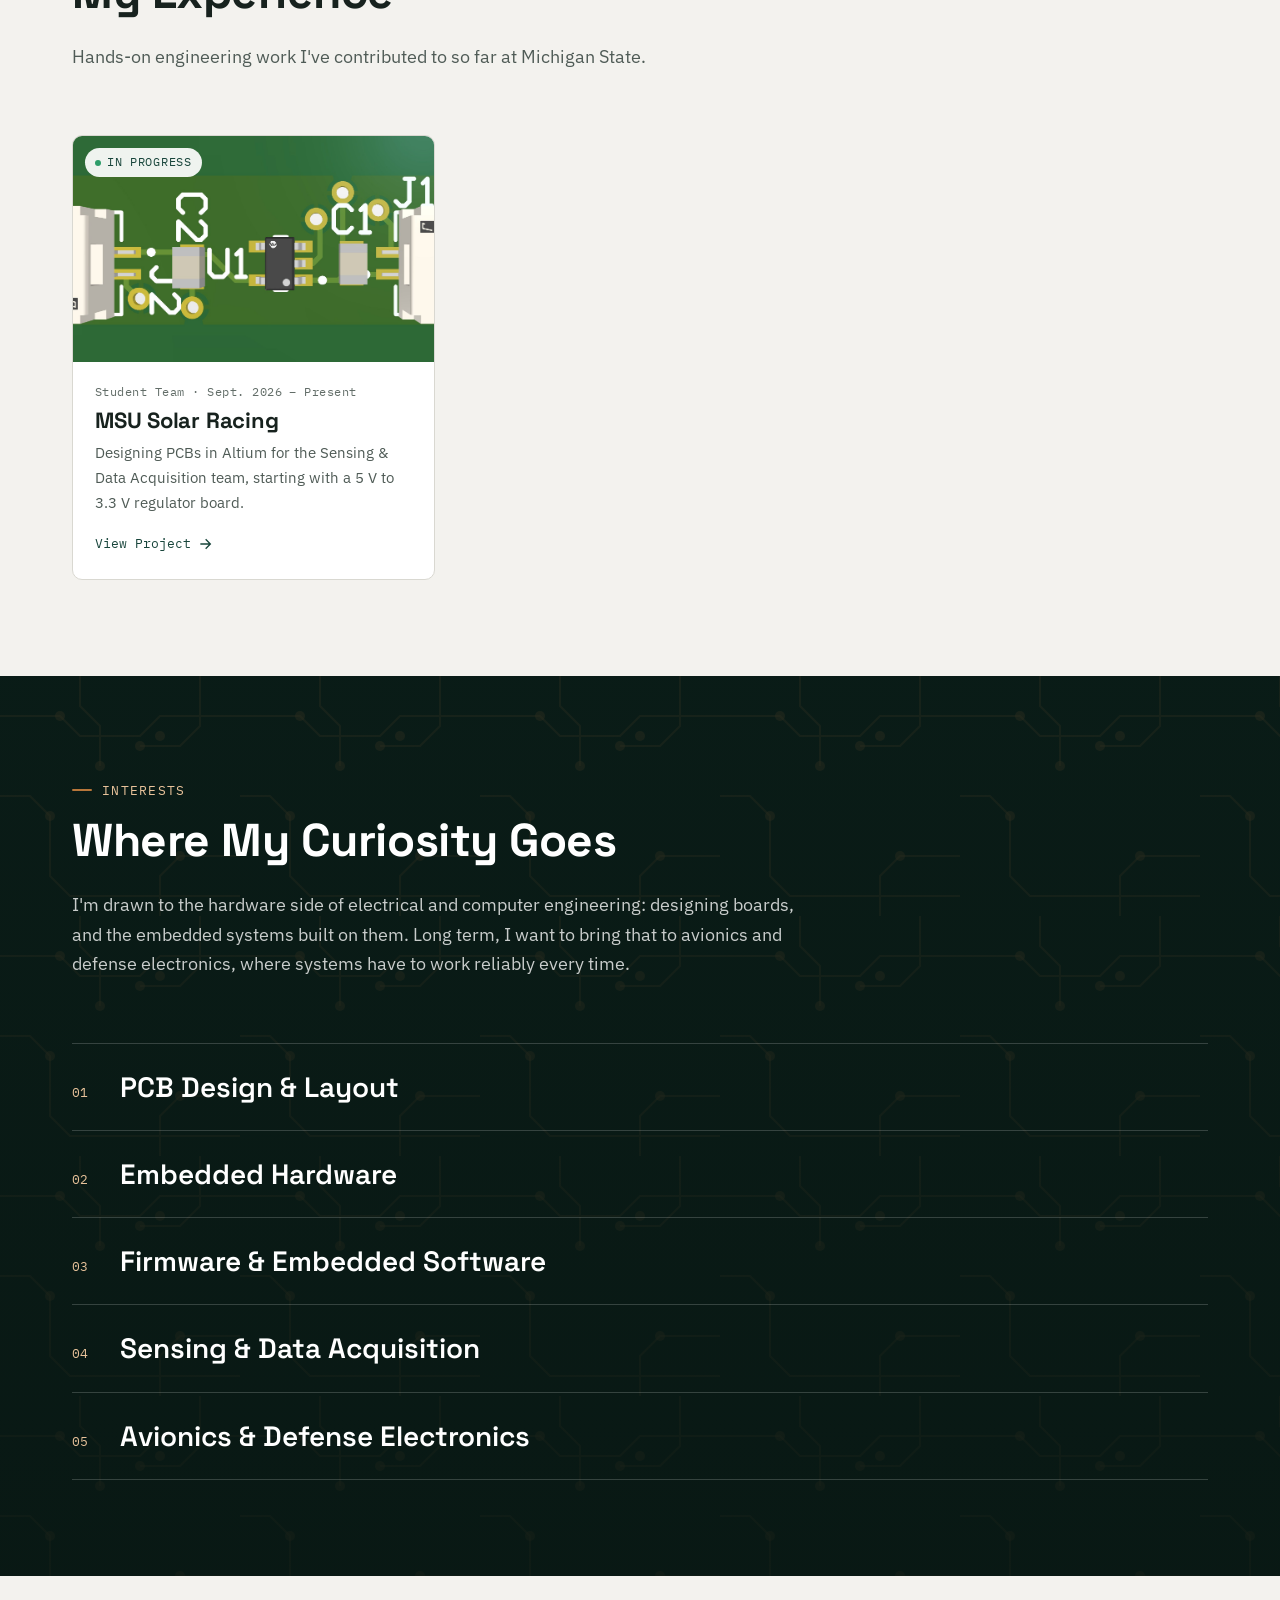
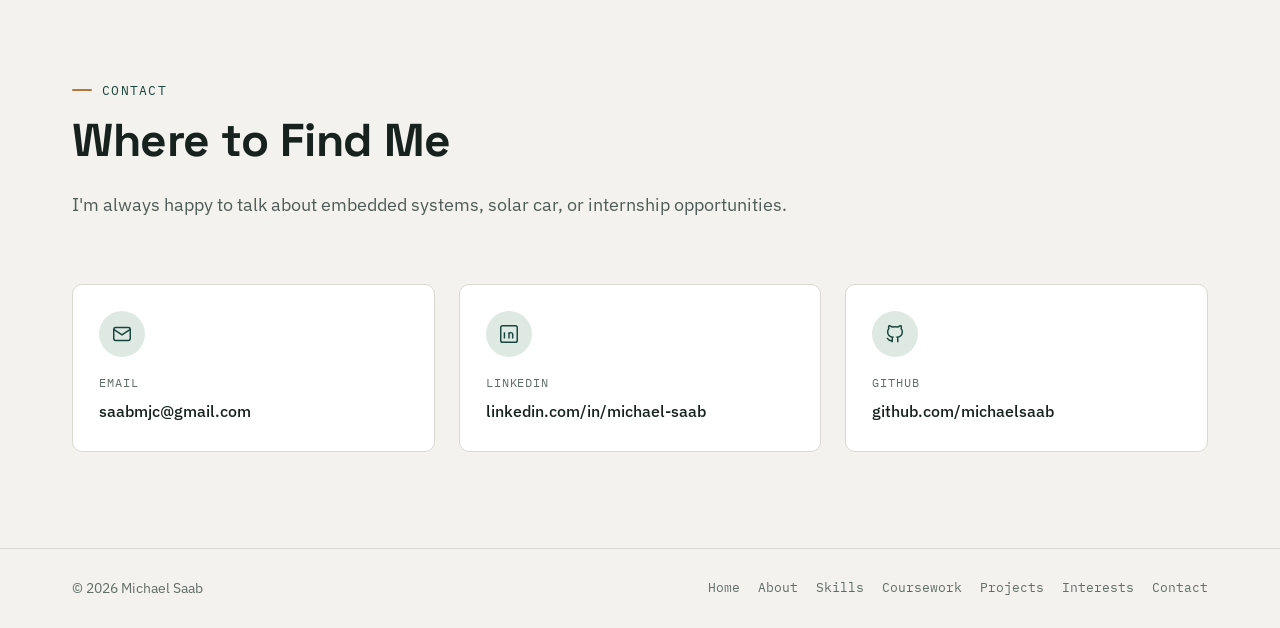
==== commit 85b57ff0: "Switch contact email to Gmail Co-Authored-By: Claude Opus 5.5 <noreply@anthropic.com> Claude-Session" ====
--- a/index.html
+++ b/index.html
@@ -256,10 +256,10 @@
       <p class="section-lede">I'm always happy to talk about embedded systems, solar car, or internship opportunities.</p>
 
       <div class="contact-grid">
-        <a class="contact-card reveal" href="mailto:saabmjc@msu.edu">
+        <a class="contact-card reveal" href="mailto:saabmjc@gmail.com">
           <span class="contact-icon" aria-hidden="true"><svg viewBox="0 0 24 24" width="22" height="22" fill="none" stroke="currentColor" stroke-width="1.6"><rect x="3" y="5" width="18" height="14" rx="2"/><path d="M3 7l9 6 9-6"/></svg></span>
           <span class="contact-label">Email</span>
-          <span class="contact-value">saabmjc@msu.edu</span>
+          <span class="contact-value">saabmjc@gmail.com</span>
         </a>
         <a class="contact-card reveal" href="https://www.linkedin.com/in/michael-saab-1462b9391/" target="_blank" rel="noopener noreferrer">
           <span class="contact-icon" aria-hidden="true"><svg viewBox="0 0 24 24" width="22" height="22" fill="none" stroke="currentColor" stroke-width="1.6"><rect x="3" y="3" width="18" height="18" rx="2"/><path d="M7 10v7M7 7v.01M12 17v-4.5a2 2 0 0 1 4 0V17M12 17v-7"/></svg></span>
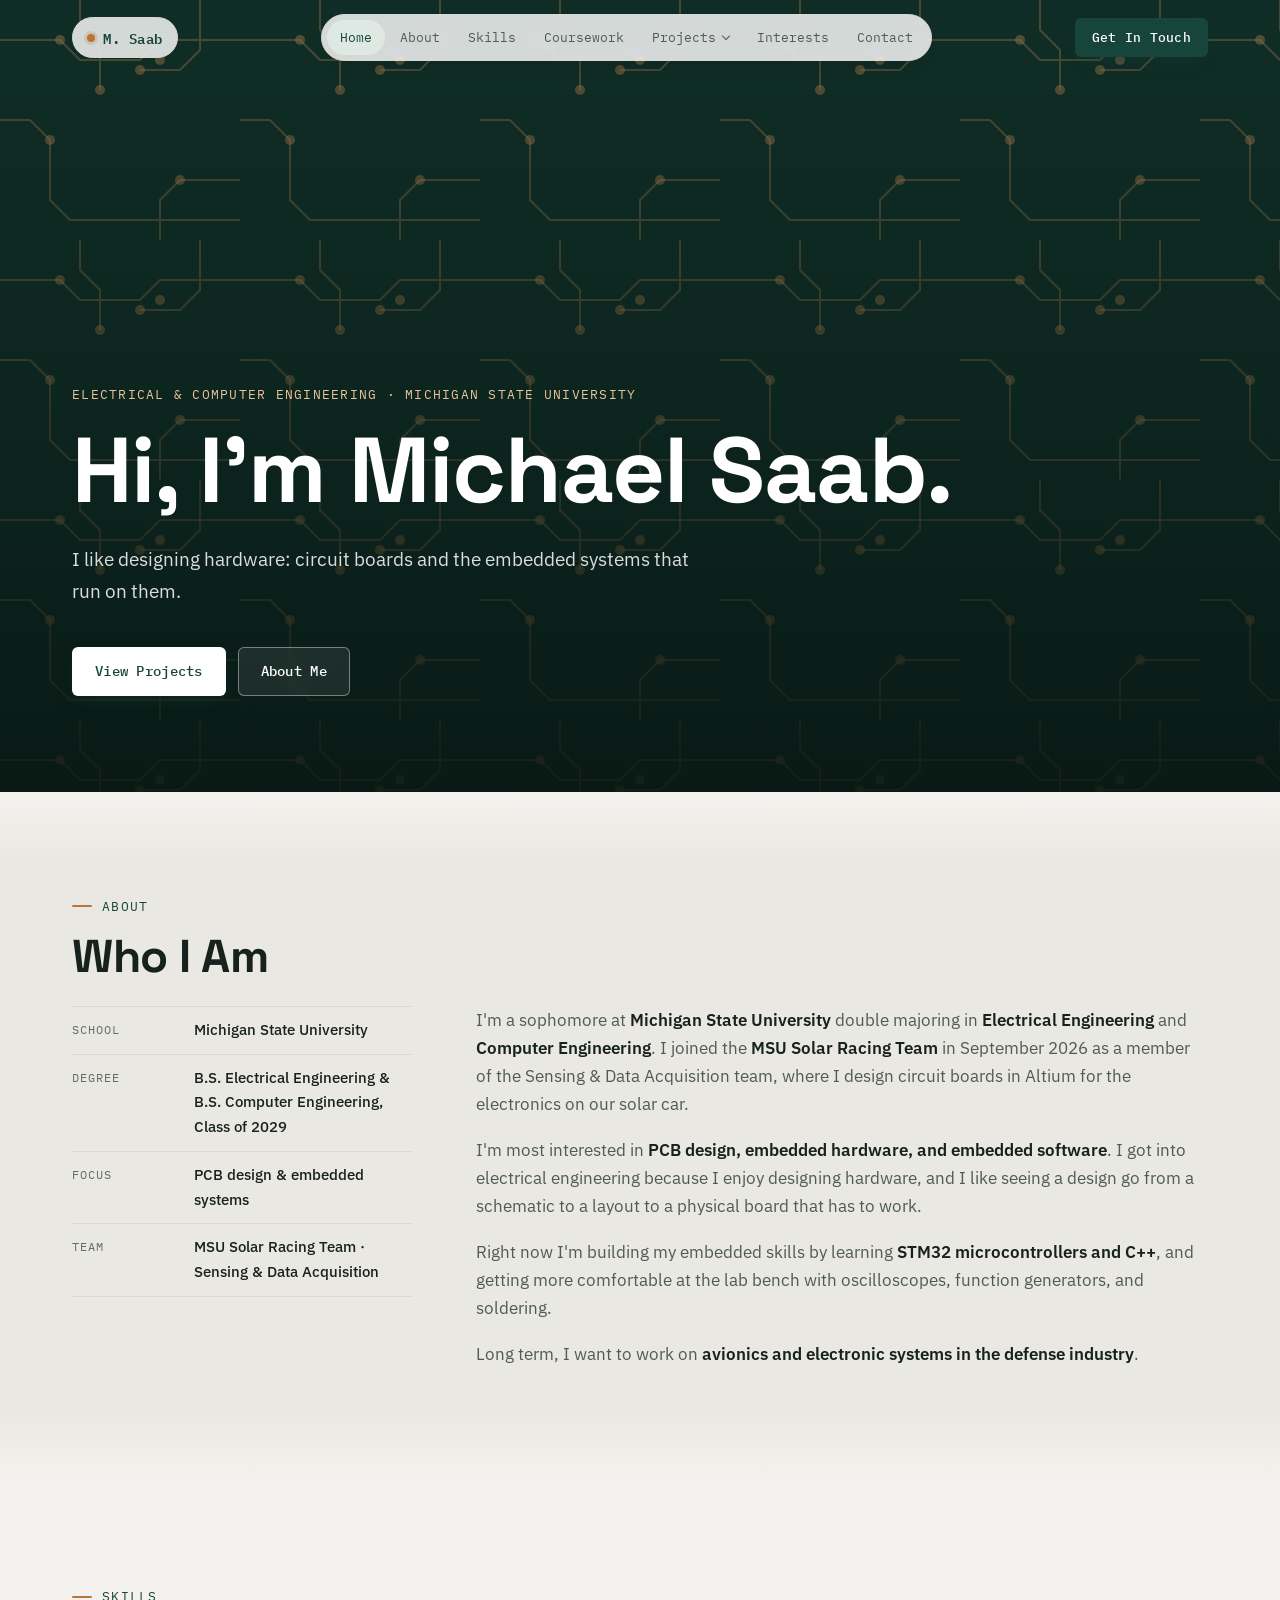
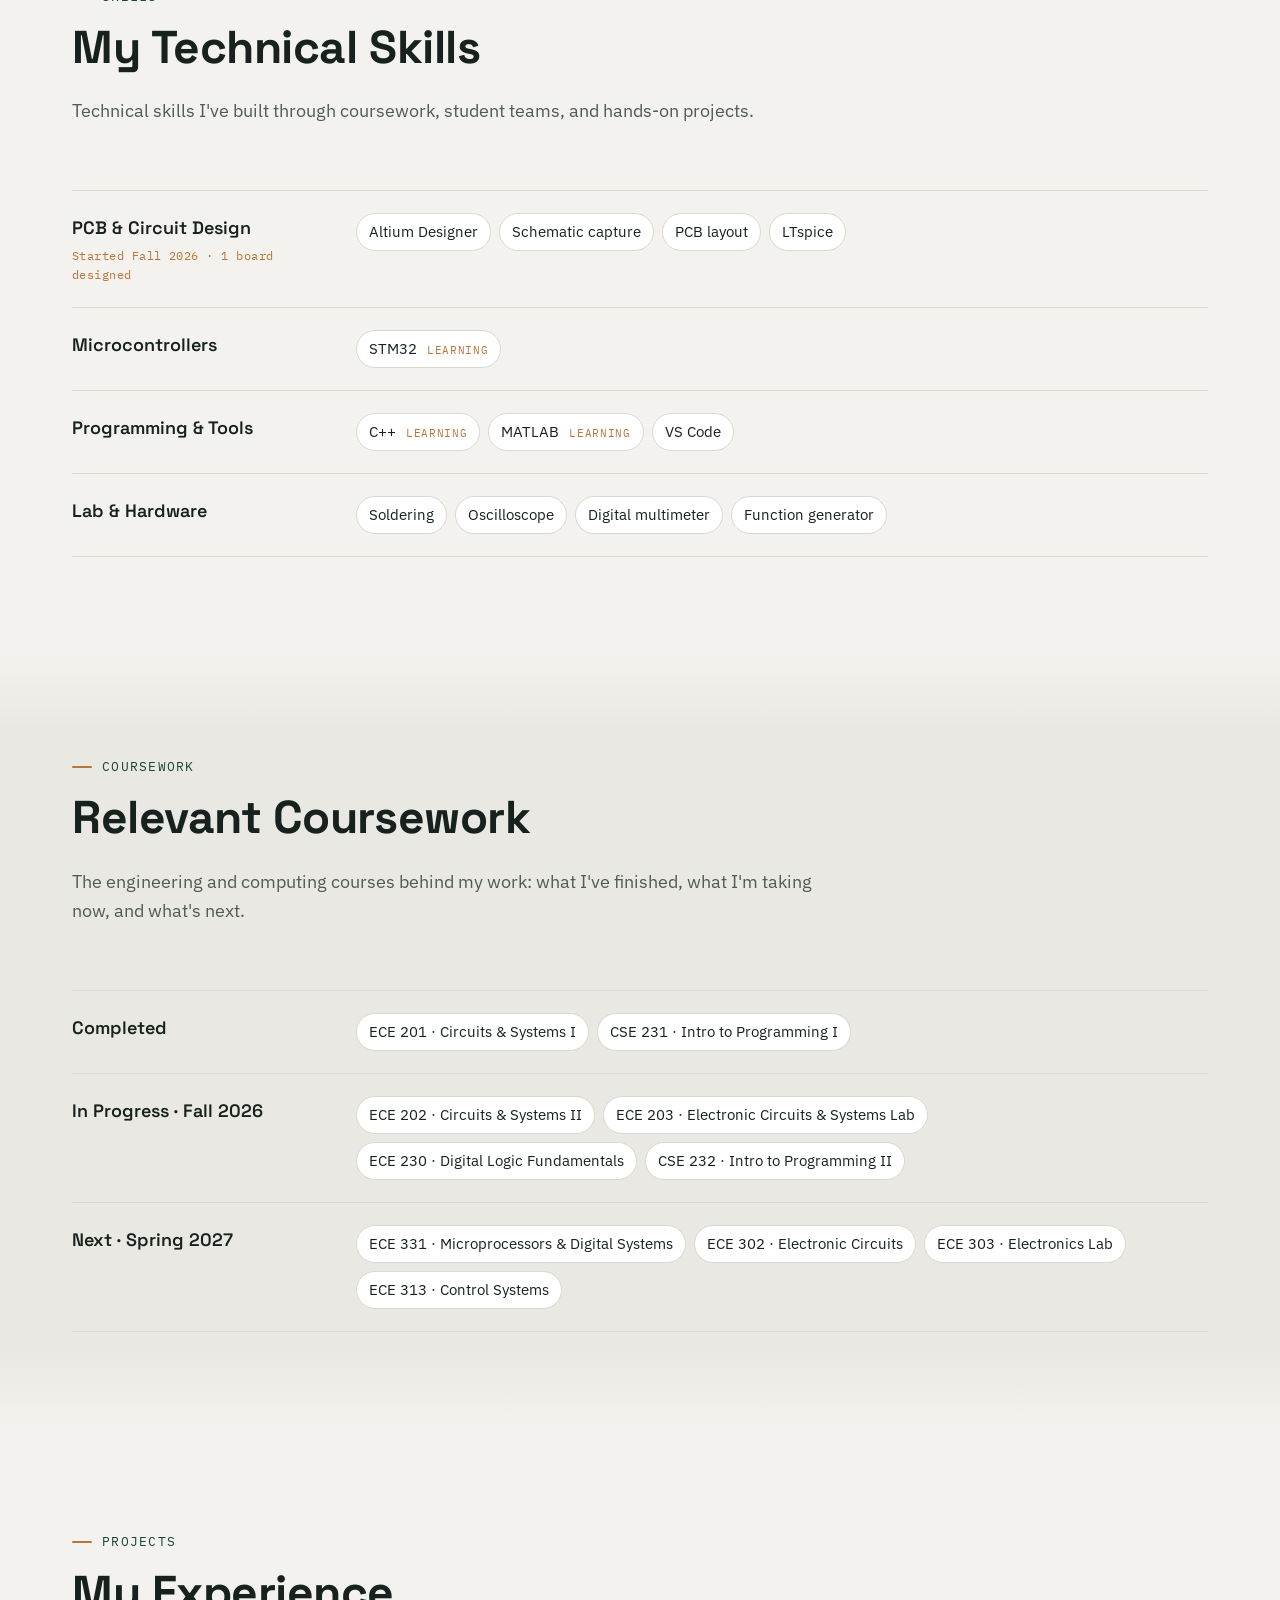
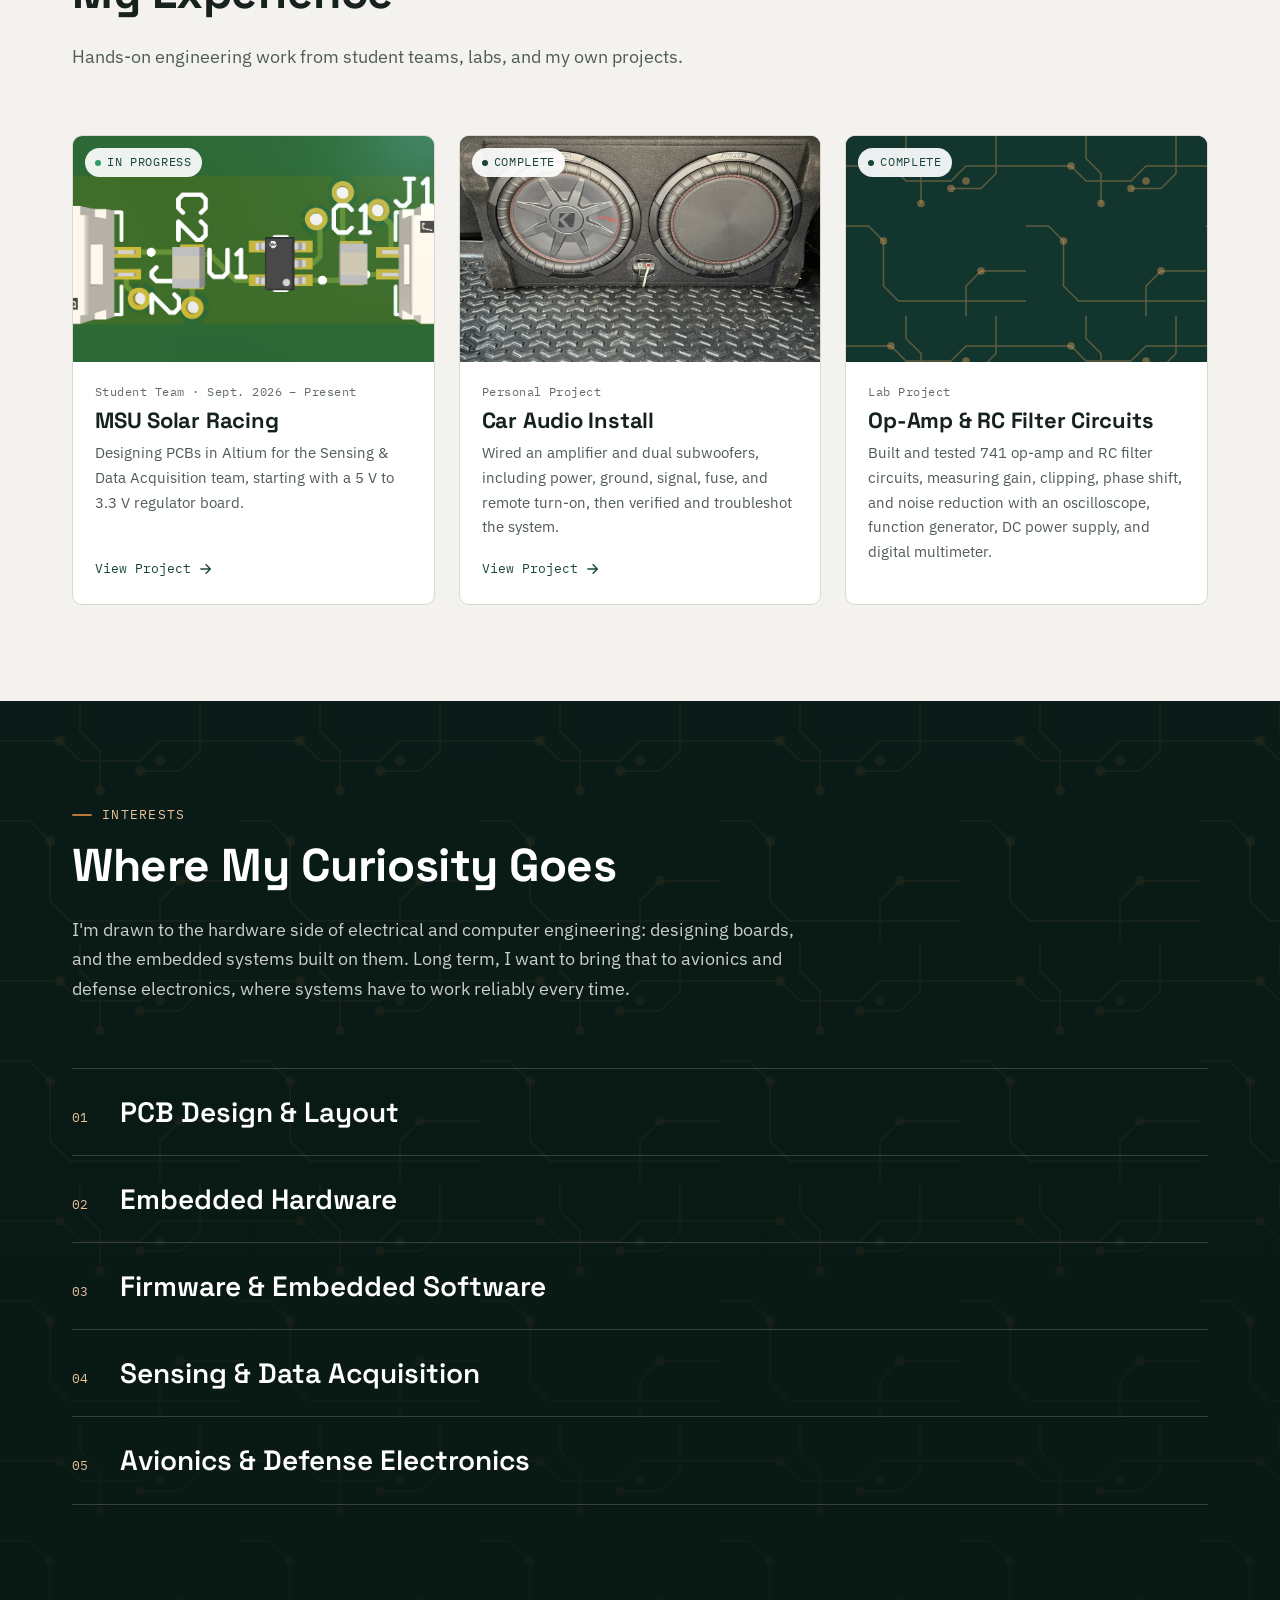
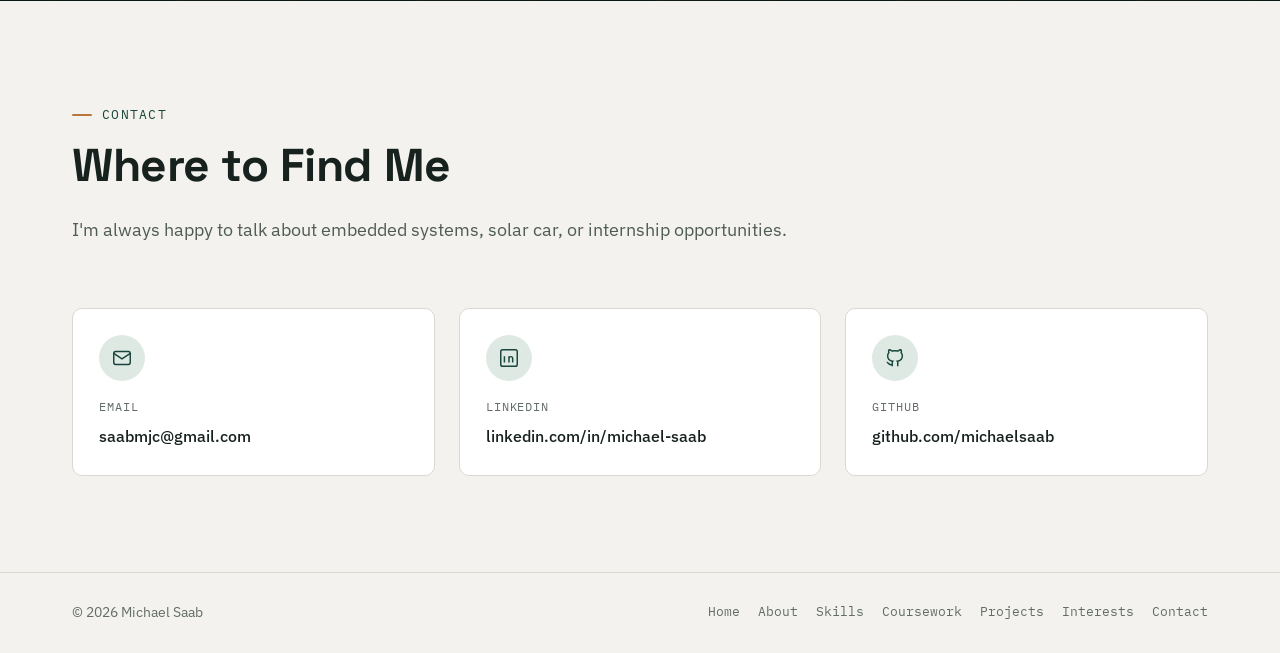
==== commit ab9671b4: "Add car audio install page and op-amp/RC filter project card Co-Authored-By: Claude Opus 5.5 <norepl" ====
--- a/index.html
+++ b/index.html
@@ -28,6 +28,7 @@
         <a href="#projects" class="nav-link nav-dropdown-trigger">Projects</a>
         <div class="nav-dropdown-menu">
           <a href="solar-racing.html">MSU Solar Racing</a>
+          <a href="car-audio.html">Car Audio Install</a>
         </div>
       </div>
       <a href="#interests" class="nav-link">Interests</a>
@@ -189,7 +190,7 @@
     <div class="section-inner">
       <p class="section-eyebrow">Projects</p>
       <h2 class="section-title">My Experience</h2>
-      <p class="section-lede">Hands-on engineering work I've contributed to so far at Michigan State.</p>
+      <p class="section-lede">Hands-on engineering work from student teams, labs, and my own projects.</p>
 
       <div class="projects-grid">
         <a href="solar-racing.html" class="project-card reveal">
@@ -204,6 +205,29 @@
             <span class="project-card-link">View Project <svg viewBox="0 0 24 24" width="16" height="16" fill="none" stroke="currentColor" stroke-width="2"><path d="M5 12h14M13 5l7 7-7 7"/></svg></span>
           </div>
         </a>
+        <a href="car-audio.html" class="project-card reveal">
+          <div class="project-card-media">
+            <img src="assets/images/audio-subs.jpg" alt="Dual-subwoofer enclosure installed in a vehicle cargo area" style="object-position:center 70%">
+            <div class="project-card-tag project-card-tag--done">Complete</div>
+          </div>
+          <div class="project-card-body">
+            <span class="project-card-eyebrow">Personal Project</span>
+            <h3>Car Audio Install</h3>
+            <p>Wired an amplifier and dual subwoofers, including power, ground, signal, fuse, and remote turn-on, then verified and troubleshot the system.</p>
+            <span class="project-card-link">View Project <svg viewBox="0 0 24 24" width="16" height="16" fill="none" stroke="currentColor" stroke-width="2"><path d="M5 12h14M13 5l7 7-7 7"/></svg></span>
+          </div>
+        </a>
+        <div class="project-card reveal">
+          <div class="project-card-media">
+            <div class="pcb-pattern"></div>
+            <div class="project-card-tag project-card-tag--done">Complete</div>
+          </div>
+          <div class="project-card-body">
+            <span class="project-card-eyebrow">Lab Project</span>
+            <h3>Op-Amp &amp; RC Filter Circuits</h3>
+            <p>Built and tested 741 op-amp and RC filter circuits, measuring gain, clipping, phase shift, and noise reduction with an oscilloscope, function generator, DC power supply, and digital multimeter.</p>
+          </div>
+        </div>
       </div>
     </div>
   </section>
--- a/css/styles.css
+++ b/css/styles.css
@@ -311,3 +311,5 @@
 .about-photo-frame{ aspect-ratio: 1/1; }
 .row-note{ display: block; font-family: var(--font-mono); font-size: 11.5px; font-weight: 400; letter-spacing: .04em; color: var(--copper); margin-top: 4px; }
 .about-photo-wrap .fact-list{ margin-top: 0; }
+.audio-pair{ display: grid; grid-template-columns: 1fr 1fr; gap: var(--space-md); }
+@media (max-width: 700px){ .audio-pair{ grid-template-columns: 1fr; } }
